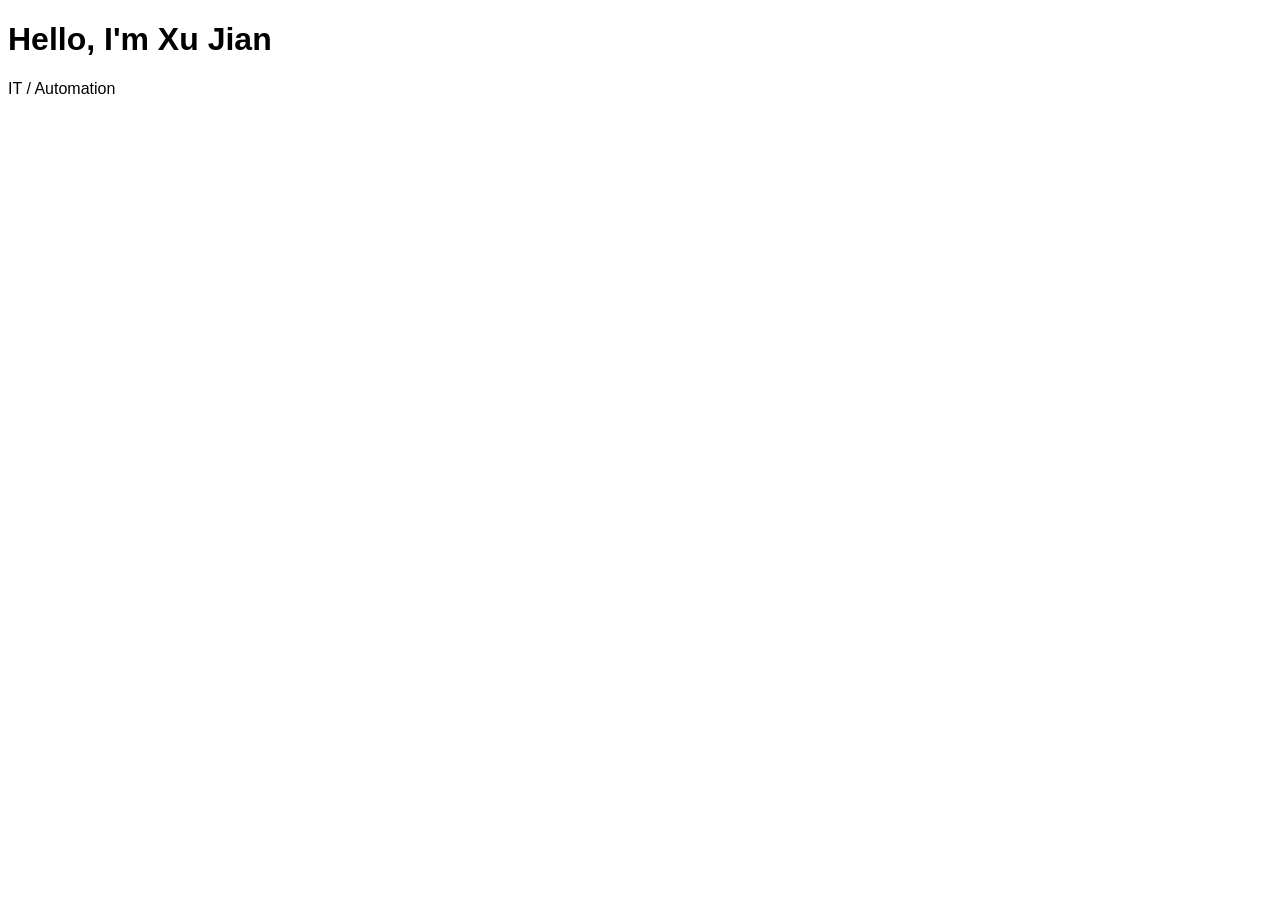
==== index.html @ 5aace0ef "添加根目录 index.html 用于自动语言重定向" ====
<!DOCTYPE html>
<html lang="zh-CN">
<head>
    <meta charset="UTF-8">
    <meta name="viewport" content="width=device-width, initial-scale=1.0">
    <title>徐健 | 个人网站</title>
    <script>
        // 根据浏览器语言自动重定向
        var lang = navigator.language || navigator.userLanguage;
        if (lang.startsWith('en')) {
            window.location.href = '/en/';
        } else {
            window.location.href = '/zh/';
        }
    </script>
</head>
<body>
    <p>正在加载... / Loading...</p>
</body>
</html>
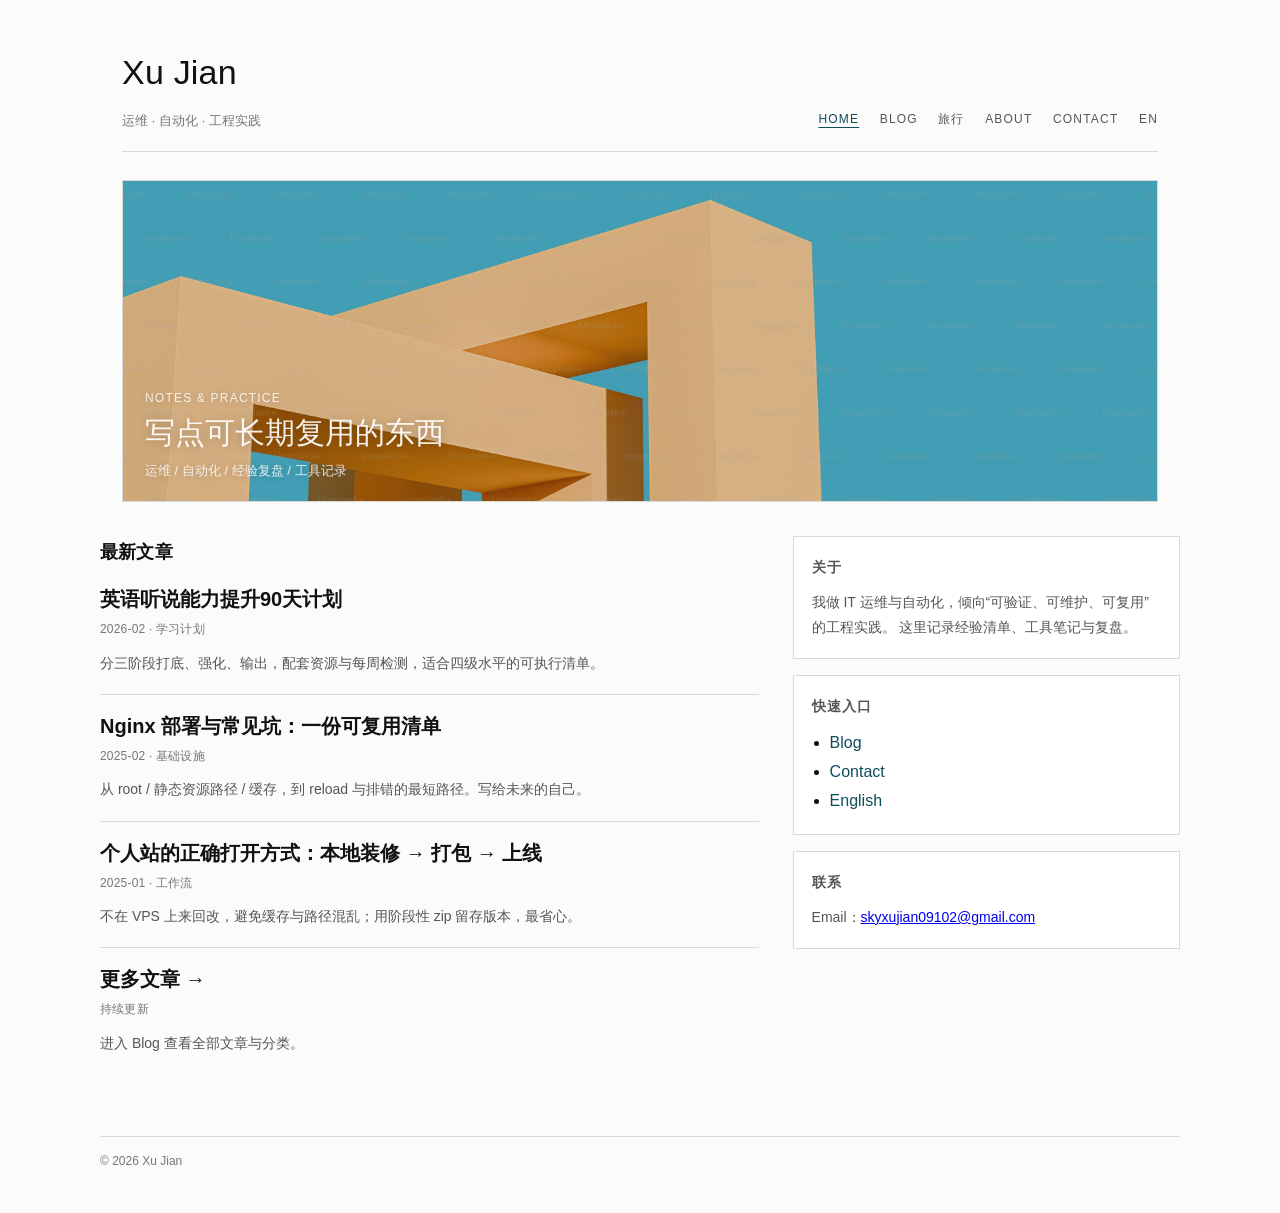
==== commit 79e53a72: "Update site: sync all content from webhall-site including blog, travel, and EN pages" ====
--- a/index.html
+++ b/index.html
@@ -1,20 +1,129 @@
 <!DOCTYPE html>
 <html lang="zh-CN">
 <head>
-    <meta charset="UTF-8">
-    <meta name="viewport" content="width=device-width, initial-scale=1.0">
-    <title>徐健 | 个人网站</title>
-    <script>
-        // 根据浏览器语言自动重定向
-        var lang = navigator.language || navigator.userLanguage;
-        if (lang.startsWith('en')) {
-            window.location.href = '/en/';
-        } else {
-            window.location.href = '/zh/';
-        }
-    </script>
+  <meta charset="UTF-8" />
+  <meta name="viewport" content="width=device-width, initial-scale=1" />
+  <title>徐键｜笔记与文章</title>
+
+  <meta name="description" content="徐键的个人网站：运维、自动化、工程实践与随笔。">
+  <meta name="author" content="Xu Jian">
+
+  <link rel="stylesheet" href="/assets/css/style.css" />
 </head>
+
 <body>
-    <p>正在加载... / Loading...</p>
+  <!-- 顶部页眉：纸张感 + 细线 -->
+  <header class="site-header">
+    <div class="container">
+      <div class="masthead">
+        <div class="brand">
+          <a href="/" class="brand-title">Xu Jian</a>
+          <div class="brand-sub">运维 · 自动化 · 工程实践</div>
+        </div>
+
+        <nav class="nav">
+          <a href="/" class="is-active">Home</a>
+          <a href="/blog/">Blog</a>
+          <a href="/travel/">旅行</a>
+          <a href="#about">About</a>
+          <a href="#contact">Contact</a>
+          <a href="/en/">EN</a>
+        </nav>
+      </div>
+
+      <div class="rule"></div>
+    </div>
+  </header>
+
+  <!-- 横幅：桌面/风景类插图 -->
+  <section class="banner">
+    <div class="container">
+      <div class="banner-frame">
+        <img src="/assets/img/banner.jpg" alt="Banner" loading="lazy">
+        <div class="banner-caption">
+          <div class="cap-top">Notes & Practice</div>
+          <div class="cap-title">写点可长期复用的东西</div>
+          <div class="cap-sub">运维 / 自动化 / 经验复盘 / 工具记录</div>
+        </div>
+      </div>
+    </div>
+  </section>
+
+  <!-- 主体：文章列表（第一屏进入阅读） -->
+  <main class="container main">
+    <div class="layout">
+      <!-- 左侧文章列表 -->
+      <section class="posts">
+        <h2 class="section-title">最新文章</h2>
+
+        <!-- 文章条目：你后面把链接改成真实文章即可 -->
+        <article class="post-item">
+          <h3><a href="/blog/posts/2026-02-english-study-plan.html">英语听说能力提升90天计划</a></h3>
+          <div class="post-meta">2026-02 · 学习计划</div>
+          <p class="post-excerpt">
+            分三阶段打底、强化、输出，配套资源与每周检测，适合四级水平的可执行清单。
+          </p>
+        </article>
+
+        <article class="post-item">
+          <h3><a href="/blog/posts/2025-02-nginx-notes.html">Nginx 部署与常见坑：一份可复用清单</a></h3>
+          <div class="post-meta">2025-02 · 基础设施</div>
+          <p class="post-excerpt">
+            从 root / 静态资源路径 / 缓存，到 reload 与排错的最短路径。写给未来的自己。
+          </p>
+        </article>
+
+        <article class="post-item">
+          <h3><a href="/blog/posts/2025-01-first-post.html">个人站的正确打开方式：本地装修 → 打包 → 上线</a></h3>
+          <div class="post-meta">2025-01 · 工作流</div>
+          <p class="post-excerpt">
+            不在 VPS 上来回改，避免缓存与路径混乱；用阶段性 zip 留存版本，最省心。
+          </p>
+        </article>
+
+        <article class="post-item">
+          <h3><a href="/blog/">更多文章 →</a></h3>
+          <div class="post-meta">持续更新</div>
+          <p class="post-excerpt">
+            进入 Blog 查看全部文章与分类。
+          </p>
+        </article>
+      </section>
+
+      <!-- 右侧栏（克制，不花哨） -->
+      <aside class="sidebar">
+        <div class="side-card">
+          <h3 class="side-title">关于</h3>
+          <p class="side-text" id="about">
+            我做 IT 运维与自动化，倾向“可验证、可维护、可复用”的工程实践。
+            这里记录经验清单、工具笔记与复盘。
+          </p>
+        </div>
+
+        <div class="side-card">
+          <h3 class="side-title">快速入口</h3>
+          <ul class="side-links">
+            <li><a href="/blog/">Blog</a></li>
+            <li><a href="#contact">Contact</a></li>
+            <li><a href="/en/">English</a></li>
+          </ul>
+        </div>
+
+        <div class="side-card" id="contact">
+          <h3 class="side-title">联系</h3>
+          <p class="side-text">
+            Email：<a href="mailto:skyxujian09102@gmail.com">skyxujian09102@gmail.com</a>
+          </p>
+        </div>
+      </aside>
+    </div>
+
+    <footer class="site-footer">
+      <div class="rule"></div>
+      <div class="footer-text">© 2026 Xu Jian</div>
+    </footer>
+  </main>
+
+  <script src="/assets/js/main.js"></script>
 </body>
 </html>
--- a/assets/css/style.css
+++ b/assets/css/style.css
@@ -0,0 +1,499 @@
+:root{
+  --paper:#fbfbfa;
+  --ink:#111;
+  --sub:#555;
+  --muted:#777;
+  --line:#d9d9d9;
+
+  --link:#0f4c5c;         /* 克制深青蓝：只做链接与强调 */
+  --link-hover:#0b3b47;
+
+  --max: 1080px;
+}
+
+*{box-sizing:border-box}
+html,body{margin:0;padding:0}
+body{
+  background: var(--paper);
+  color: var(--ink);
+  font-family: -apple-system,BlinkMacSystemFont,"Segoe UI","PingFang SC",Arial,sans-serif;
+  line-height: 1.8;
+  -webkit-font-smoothing: antialiased;
+  text-rendering: optimizeLegibility;
+}
+
+.container{
+  max-width: var(--max);
+  margin: 0 auto;
+  padding: 0 22px;
+}
+
+/* 顶部：纸张感 */
+.site-header{
+  padding: 42px 0 18px;
+}
+
+.masthead{
+  display:flex;
+  align-items:flex-end;
+  justify-content:space-between;
+  gap: 18px;
+  flex-wrap: wrap;
+}
+
+.brand-title{
+  font-size: 34px;
+  letter-spacing: .2px;
+  text-decoration:none;
+  color: var(--ink);
+}
+
+.brand-sub{
+  margin-top: 6px;
+  font-size: 13px;
+  color: var(--muted);
+}
+
+.nav a{
+  font-size: 12px;
+  letter-spacing: 1.2px;
+  text-transform: uppercase;
+  text-decoration:none;
+  color: var(--sub);
+  margin-left: 16px;
+}
+
+.nav a:hover{color: var(--link)}
+.nav a.is-active{color: var(--link); text-decoration: underline; text-underline-offset: 4px;}
+
+.rule{
+  height:1px;
+  background: var(--line);
+  margin-top: 18px;
+}
+
+/* 横幅：插图感，不抢戏 */
+.banner{
+  padding: 10px 0 26px;
+}
+
+.banner-frame{
+  position: relative;
+  border: 1px solid var(--line);
+  background: #fff;
+}
+
+.banner-frame img{
+  width:100%;
+  height: 320px;
+  object-fit: cover;
+  display:block;
+  filter: saturate(.95) contrast(.98);
+}
+
+/* 横幅文字：淡淡的，不做舞台 */
+.banner-caption{
+  position:absolute;
+  left: 22px;
+  bottom: 18px;
+  color: rgba(255,255,255,.92);
+  text-shadow: 0 1px 10px rgba(0,0,0,.25);
+  max-width: 70%;
+}
+
+.cap-top{
+  font-size: 12px;
+  letter-spacing: 1.2px;
+  text-transform: uppercase;
+  opacity: .9;
+}
+
+.cap-title{
+  margin-top: 6px;
+  font-size: 30px;
+  line-height: 1.2;
+  font-weight: 500;
+}
+
+.cap-sub{
+  margin-top: 8px;
+  font-size: 13px;
+  opacity: .9;
+}
+
+/* 主体布局 */
+.main{
+  padding: 8px 0 40px;
+}
+
+.layout{
+  display:grid;
+  grid-template-columns: 1.7fr 1fr;
+  gap: 34px;
+  align-items:start;
+}
+
+.section-title{
+  margin: 0 0 18px;
+  font-size: 18px;
+  font-weight: 600;
+  letter-spacing: .2px;
+}
+
+/* 文章列表：像杂志，不像卡片 */
+.post-item{
+  padding: 18px 0;
+  border-top: 1px solid var(--line);
+}
+
+.post-item:first-of-type{
+  border-top: 0;
+  padding-top: 0;
+}
+
+.post-item h3{
+  margin: 0;
+  font-size: 20px;
+  line-height: 1.35;
+  font-weight: 600;
+}
+
+.post-item a{
+  color: var(--ink);
+  text-decoration: none;
+}
+
+.post-item a:hover{
+  color: var(--link);
+  text-decoration: underline;
+  text-underline-offset: 4px;
+}
+
+.post-meta{
+  margin-top: 6px;
+  font-size: 12px;
+  color: var(--muted);
+  letter-spacing: .2px;
+}
+
+.post-excerpt{
+  margin: 10px 0 0;
+  color: var(--sub);
+  font-size: 14px;
+}
+
+/* 侧栏：克制的小纸块 */
+.side-card{
+  border: 1px solid var(--line);
+  padding: 18px 18px;
+  background: #fff;
+  margin-bottom: 16px;
+}
+
+.side-title{
+  margin: 0 0 10px;
+  font-size: 14px;
+  letter-spacing: 1px;
+  text-transform: uppercase;
+  color: var(--sub);
+}
+
+.side-text{
+  margin: 0;
+  font-size: 14px;
+  color: var(--sub);
+}
+
+.side-links{
+  margin: 0;
+  padding-left: 18px;
+}
+
+.side-links a{
+  color: var(--link);
+  text-decoration: none;
+}
+.side-links a:hover{
+  text-decoration: underline;
+  text-underline-offset: 4px;
+}
+
+/* Footer */
+.site-footer{
+  margin-top: 32px;
+  padding-top: 12px;
+}
+
+.footer-text{
+  margin-top: 14px;
+  font-size: 12px;
+  color: var(--muted);
+}
+
+/* 旅行相关样式 */
+
+/* 旅行分类导航 */
+.travel-categories{
+  margin-bottom: 24px;
+}
+
+.category-tabs{
+  display: flex;
+  gap: 12px;
+  margin-top: 12px;
+  padding-bottom: 12px;
+  border-bottom: 2px solid var(--line);
+}
+
+.cat-tab{
+  padding: 8px 18px;
+  font-size: 14px;
+  text-decoration: none;
+  color: var(--sub);
+  background: transparent;
+  border: 1px solid var(--line);
+  border-radius: 4px;
+  transition: all 0.2s ease;
+  cursor: pointer;
+}
+
+.cat-tab:hover{
+  color: var(--link);
+  border-color: var(--link);
+}
+
+.cat-tab.active{
+  color: #fff;
+  background: var(--link);
+  border-color: var(--link);
+}
+
+.travel-category{
+  animation: fadeIn 0.3s ease;
+}
+
+@keyframes fadeIn {
+  from { opacity: 0; transform: translateY(10px); }
+  to { opacity: 1; transform: translateY(0); }
+}
+
+/* 旅行文章预览图 */
+.travel-preview{
+  margin-top: 14px;
+  border: 1px solid var(--line);
+}
+
+.travel-preview img{
+  width: 100%;
+  height: auto;
+  display: block;
+  object-fit: cover;
+}
+
+/* 照片画廊区域 */
+.photo-gallery-section{
+  margin-top: 40px;
+  padding-top: 28px;
+  border-top: 1px solid var(--line);
+}
+
+.photo-gallery{
+  display: grid;
+  grid-template-columns: repeat(3, 1fr);
+  gap: 12px;
+  margin-top: 18px;
+}
+
+.photo-item{
+  position: relative;
+  overflow: hidden;
+  border: 1px solid var(--line);
+  background: #fff;
+  aspect-ratio: 4/3;
+}
+
+.photo-item img{
+  width: 100%;
+  height: 100%;
+  object-fit: cover;
+  display: block;
+  transition: transform 0.3s ease;
+}
+
+.photo-item:hover img{
+  transform: scale(1.05);
+}
+
+/* 文章详情页样式 */
+.post-content{
+  max-width: 780px;
+  margin: 0 auto;
+}
+
+.post-header{
+  padding-bottom: 24px;
+  border-bottom: 1px solid var(--line);
+  margin-bottom: 32px;
+}
+
+.post-title{
+  margin: 0;
+  font-size: 36px;
+  line-height: 1.3;
+  font-weight: 700;
+  color: var(--ink);
+}
+
+.post-body{
+  font-size: 16px;
+  line-height: 1.8;
+  color: var(--ink);
+}
+
+.post-body h2{
+  margin: 38px 0 16px;
+  font-size: 26px;
+  font-weight: 600;
+  color: var(--ink);
+}
+
+.post-body h3{
+  margin: 28px 0 12px;
+  font-size: 20px;
+  font-weight: 600;
+  color: var(--ink);
+}
+
+.post-body p{
+  margin: 16px 0;
+}
+
+.post-body ul, .post-body ol{
+  margin: 16px 0;
+  padding-left: 28px;
+}
+
+.post-body li{
+  margin: 8px 0;
+}
+
+.post-body blockquote{
+  margin: 24px 0;
+  padding: 16px 20px;
+  border-left: 4px solid var(--link);
+  background: #f9f9f9;
+  font-style: italic;
+  color: var(--sub);
+}
+
+.post-body blockquote p{
+  margin: 0;
+}
+
+/* 旅行照片网格 */
+.travel-photo-grid{
+  display: grid;
+  grid-template-columns: repeat(2, 1fr);
+  gap: 14px;
+  margin: 24px 0;
+}
+
+.travel-photo-grid.single{
+  grid-template-columns: 1fr;
+}
+
+.travel-photo-grid img{
+  width: 100%;
+  height: auto;
+  border: 1px solid var(--line);
+  display: block;
+}
+
+/* 视频容器 */
+.travel-video{
+  margin: 28px 0;
+  border: 1px solid var(--line);
+  background: #000;
+}
+
+.travel-video video{
+  width: 100%;
+  height: auto;
+  display: block;
+}
+
+.video-caption{
+  margin: 0;
+  padding: 10px 14px;
+  font-size: 13px;
+  color: var(--muted);
+  background: var(--paper);
+  text-align: center;
+}
+
+/* 文章底部 */
+.post-footer{
+  margin-top: 48px;
+  padding-top: 24px;
+  border-top: 1px solid var(--line);
+}
+
+.post-tags{
+  margin-bottom: 20px;
+}
+
+.tag{
+  display: inline-block;
+  padding: 4px 12px;
+  margin-right: 8px;
+  margin-bottom: 8px;
+  font-size: 12px;
+  color: var(--link);
+  background: #f0f0f0;
+  border-radius: 3px;
+  text-transform: uppercase;
+  letter-spacing: 0.5px;
+}
+
+.btn-back{
+  display: inline-block;
+  padding: 8px 16px;
+  font-size: 14px;
+  color: var(--link);
+  text-decoration: none;
+  border: 1px solid var(--link);
+  border-radius: 3px;
+  transition: all 0.2s ease;
+}
+
+.btn-back:hover{
+  background: var(--link);
+  color: #fff;
+}
+
+/* 响应式 */
+@media (max-width: 900px){
+  .banner-frame img{height: 260px;}
+  .layout{grid-template-columns: 1fr; gap: 18px;}
+  .nav a{margin-left: 12px;}
+  
+  .photo-gallery{
+    grid-template-columns: repeat(2, 1fr);
+  }
+  
+  .travel-photo-grid{
+    grid-template-columns: 1fr;
+  }
+  
+  .post-title{
+    font-size: 28px;
+  }
+  
+  .post-body{
+    font-size: 15px;
+  }
+  
+  .post-body h2{
+    font-size: 22px;
+  }
+}
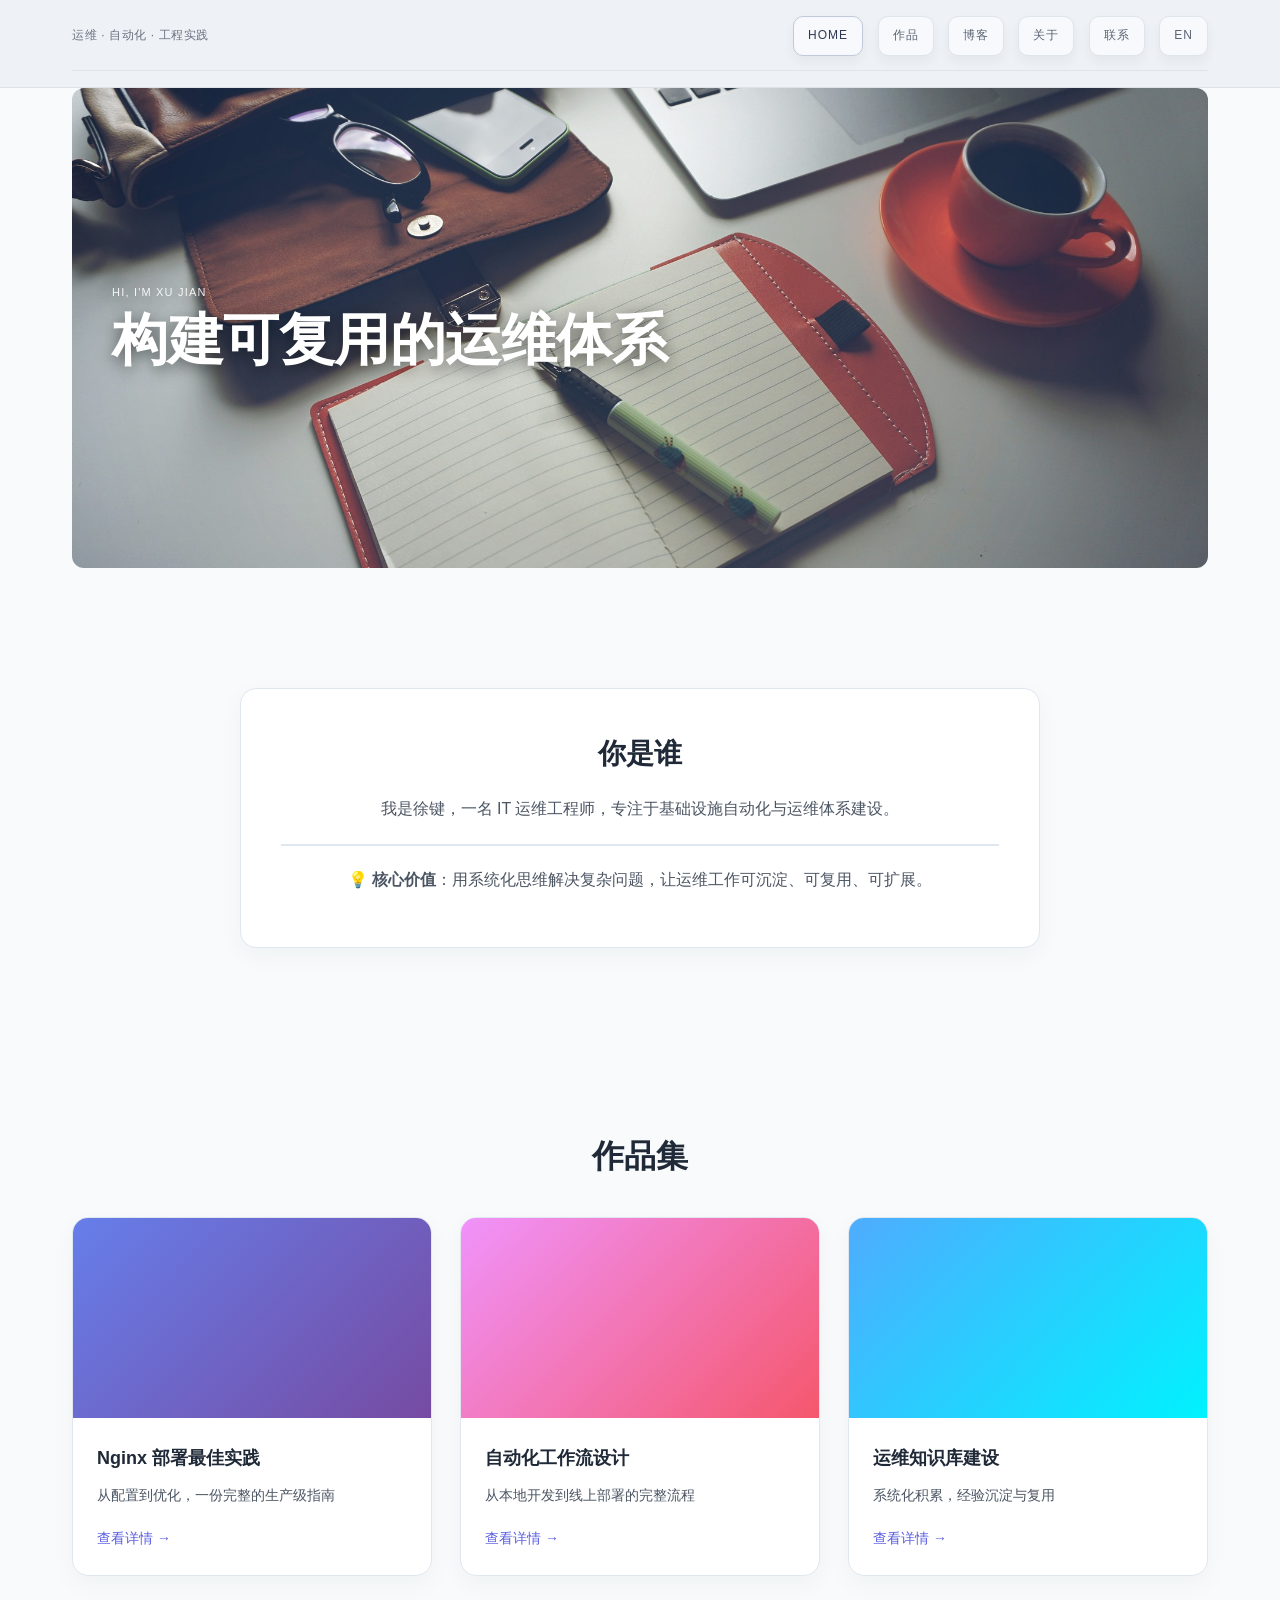
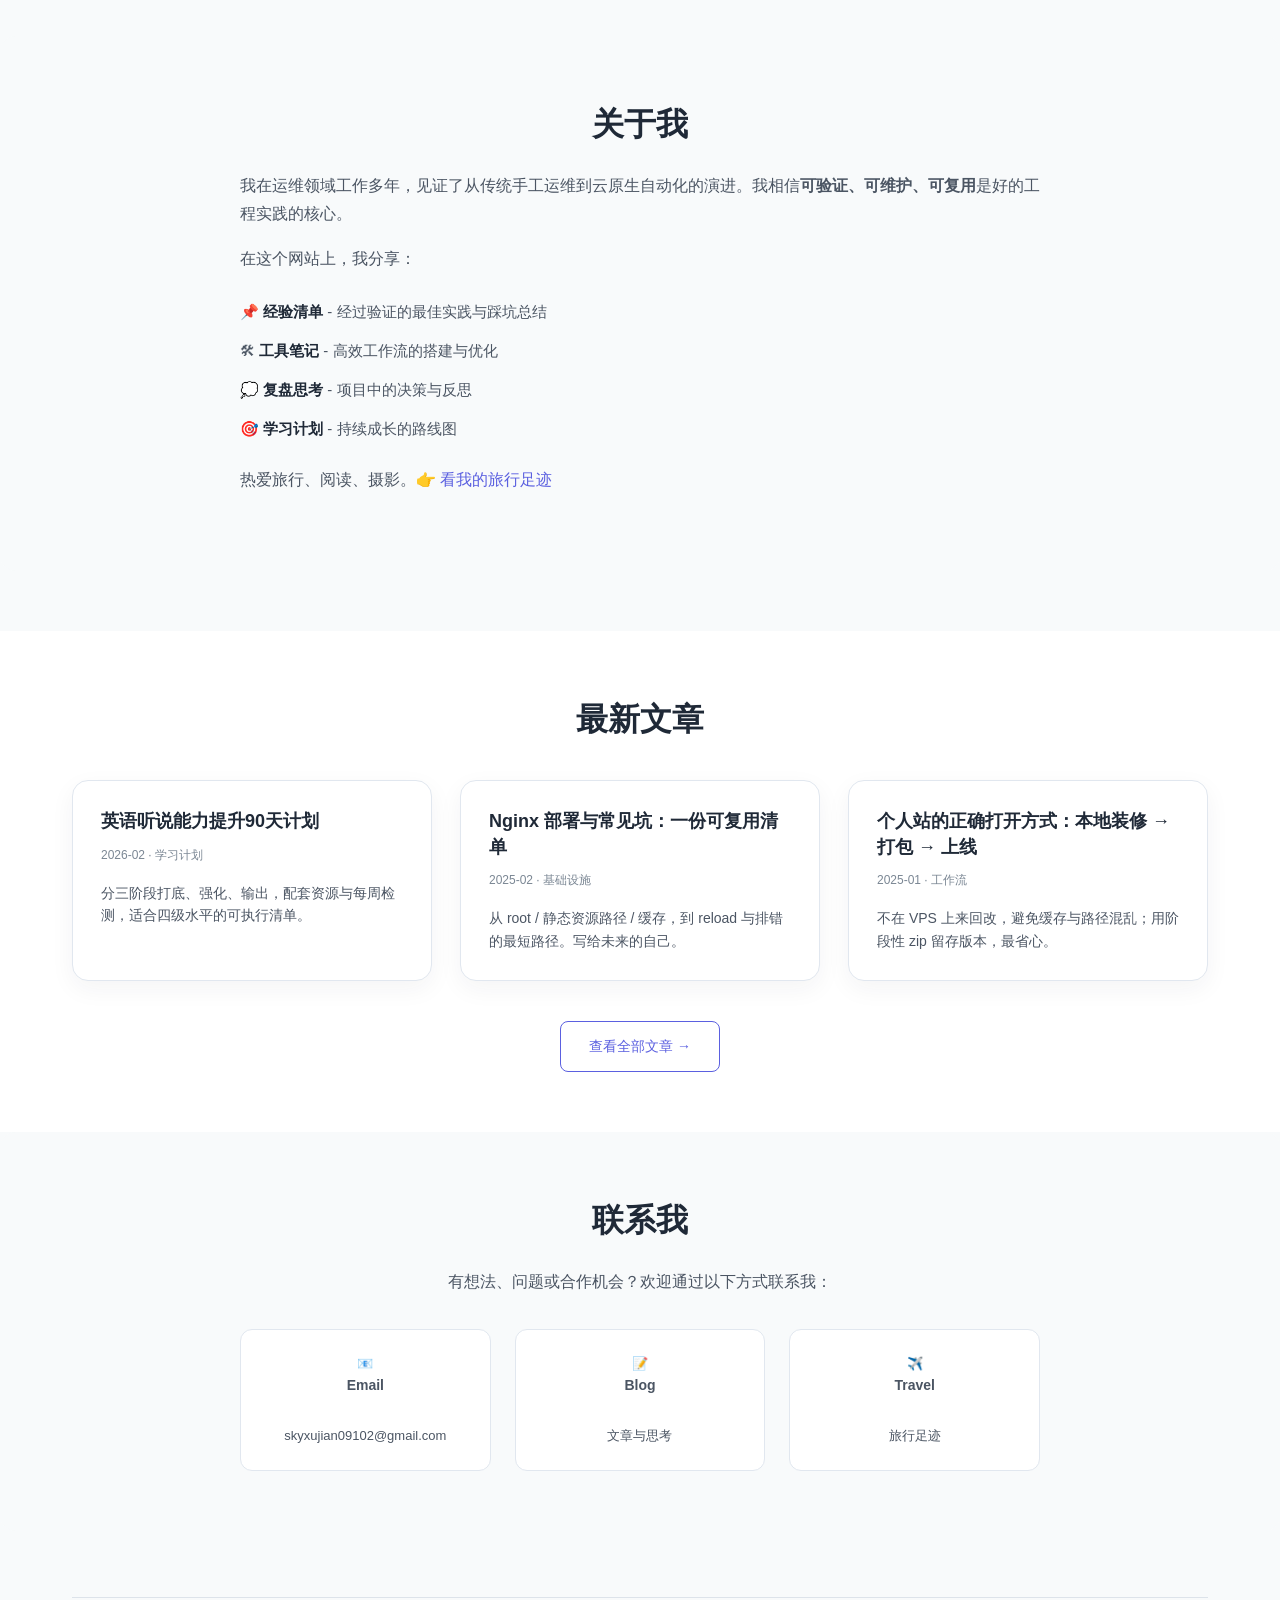
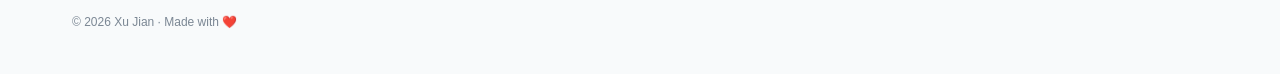
==== commit 2d62c1de: "Update personal site with new content" ====
--- a/index.html
+++ b/index.html
@@ -3,30 +3,29 @@
 <head>
   <meta charset="UTF-8" />
   <meta name="viewport" content="width=device-width, initial-scale=1" />
-  <title>徐键｜笔记与文章</title>
+  <title>徐键｜运维工程师</title>
 
-  <meta name="description" content="徐键的个人网站：运维、自动化、工程实践与随笔。">
+  <meta name="description" content="徐键 - IT 运维工程师，分享可复用的工程实践、自动化方案与经验沉淀。">
   <meta name="author" content="Xu Jian">
 
   <link rel="stylesheet" href="/assets/css/style.css" />
 </head>
 
 <body>
-  <!-- 顶部页眉：纸张感 + 细线 -->
+  <!-- 顶部页眉 -->
   <header class="site-header">
     <div class="container">
       <div class="masthead">
         <div class="brand">
-          <a href="/" class="brand-title">Xu Jian</a>
           <div class="brand-sub">运维 · 自动化 · 工程实践</div>
         </div>
 
         <nav class="nav">
           <a href="/" class="is-active">Home</a>
-          <a href="/blog/">Blog</a>
-          <a href="/travel/">旅行</a>
-          <a href="#about">About</a>
-          <a href="#contact">Contact</a>
+          <a href="#portfolio">作品</a>
+          <a href="#blog">博客</a>
+          <a href="#about">关于</a>
+          <a href="#contact">联系</a>
           <a href="/en/">EN</a>
         </nav>
       </div>
@@ -35,92 +34,142 @@
     </div>
   </header>
 
-  <!-- 横幅：桌面/风景类插图 -->
+  <!-- 主页英雄区 -->
   <section class="banner">
     <div class="container">
-      <div class="banner-frame">
-        <img src="/assets/img/banner.jpg" alt="Banner" loading="lazy">
-        <div class="banner-caption">
-          <div class="cap-top">Notes & Practice</div>
-          <div class="cap-title">写点可长期复用的东西</div>
-          <div class="cap-sub">运维 / 自动化 / 经验复盘 / 工具记录</div>
+      <div class="hero-panel">
+        <div class="hero-text">
+          <div class="hero-kicker">Hi, I'm Xu Jian</div>
+          <h1 class="hero-title">构建可复用的运维体系</h1>
+          <p class="hero-sub">让基础设施自动化、高效、可维护</p>
+        </div>
+        <div class="hero-banner-img">
+          <img src="/assets/img/beijing.jpg" alt="Banner" loading="lazy">
         </div>
       </div>
     </div>
   </section>
 
-  <!-- 主体：文章列表（第一屏进入阅读） -->
-  <main class="container main">
-    <div class="layout">
-      <!-- 左侧文章列表 -->
-      <section class="posts">
+  <!-- 主体 -->
+  <main class="main">
+    <!-- 1. 核心价值 -->
+    <section class="value-section">
+      <div class="container">
+        <div class="value-card">
+          <h2>你是谁</h2>
+          <p>我是徐键，一名 IT 运维工程师，专注于基础设施自动化与运维体系建设。</p>
+          <p class="value-core">💡 <strong>核心价值</strong>：用系统化思维解决复杂问题，让运维工作可沉淀、可复用、可扩展。</p>
+        </div>
+      </div>
+    </section>
+
+    <!-- 2. 作品集 -->
+    <section class="portfolio-section" id="portfolio">
+      <div class="container">
+        <h2 class="section-title">作品集</h2>
+        <div class="portfolio-grid">
+          <div class="portfolio-item">
+            <div class="portfolio-img" style="background: linear-gradient(135deg, #667eea 0%, #764ba2 100%);"></div>
+            <h3>Nginx 部署最佳实践</h3>
+            <p>从配置到优化，一份完整的生产级指南</p>
+            <a href="/blog/posts/2025-02-nginx-notes.html" class="portfolio-link">查看详情 →</a>
+          </div>
+          <div class="portfolio-item">
+            <div class="portfolio-img" style="background: linear-gradient(135deg, #f093fb 0%, #f5576c 100%);"></div>
+            <h3>自动化工作流设计</h3>
+            <p>从本地开发到线上部署的完整流程</p>
+            <a href="/blog/posts/2025-01-first-post.html" class="portfolio-link">查看详情 →</a>
+          </div>
+          <div class="portfolio-item">
+            <div class="portfolio-img" style="background: linear-gradient(135deg, #4facfe 0%, #00f2fe 100%);"></div>
+            <h3>运维知识库建设</h3>
+            <p>系统化积累，经验沉淀与复用</p>
+            <a href="/blog/" class="portfolio-link">查看详情 →</a>
+          </div>
+        </div>
+      </div>
+    </section>
+
+    <!-- 3. 关于我 -->
+    <section class="about-section" id="about">
+      <div class="container">
+        <h2 class="section-title">关于我</h2>
+        <div class="about-content">
+          <p>我在运维领域工作多年，见证了从传统手工运维到云原生自动化的演进。我相信<strong>可验证、可维护、可复用</strong>是好的工程实践的核心。</p>
+          <p>在这个网站上，我分享：</p>
+          <ul class="about-list">
+            <li>📌 <strong>经验清单</strong> - 经过验证的最佳实践与踩坑总结</li>
+            <li>🛠 <strong>工具笔记</strong> - 高效工作流的搭建与优化</li>
+            <li>💭 <strong>复盘思考</strong> - 项目中的决策与反思</li>
+            <li>🎯 <strong>学习计划</strong> - 持续成长的路线图</li>
+          </ul>
+          <p>热爱旅行、阅读、摄影。<a href="/travel/">👉 看我的旅行足迹</a></p>
+        </div>
+      </div>
+    </section>
+
+    <!-- 4. 博客 -->
+    <section class="blog-section" id="blog">
+      <div class="container">
         <h2 class="section-title">最新文章</h2>
+        <div class="posts-grid">
+          <article class="post-card">
+            <h3><a href="/blog/posts/2026-02-english-study-plan.html">英语听说能力提升90天计划</a></h3>
+            <div class="post-meta">2026-02 · 学习计划</div>
+            <p class="post-excerpt">
+              分三阶段打底、强化、输出，配套资源与每周检测，适合四级水平的可执行清单。
+            </p>
+          </article>
 
-        <!-- 文章条目：你后面把链接改成真实文章即可 -->
-        <article class="post-item">
-          <h3><a href="/blog/posts/2026-02-english-study-plan.html">英语听说能力提升90天计划</a></h3>
-          <div class="post-meta">2026-02 · 学习计划</div>
-          <p class="post-excerpt">
-            分三阶段打底、强化、输出，配套资源与每周检测，适合四级水平的可执行清单。
-          </p>
-        </article>
+          <article class="post-card">
+            <h3><a href="/blog/posts/2025-02-nginx-notes.html">Nginx 部署与常见坑：一份可复用清单</a></h3>
+            <div class="post-meta">2025-02 · 基础设施</div>
+            <p class="post-excerpt">
+              从 root / 静态资源路径 / 缓存，到 reload 与排错的最短路径。写给未来的自己。
+            </p>
+          </article>
 
-        <article class="post-item">
-          <h3><a href="/blog/posts/2025-02-nginx-notes.html">Nginx 部署与常见坑：一份可复用清单</a></h3>
-          <div class="post-meta">2025-02 · 基础设施</div>
-          <p class="post-excerpt">
-            从 root / 静态资源路径 / 缓存，到 reload 与排错的最短路径。写给未来的自己。
-          </p>
-        </article>
+          <article class="post-card">
+            <h3><a href="/blog/posts/2025-01-first-post.html">个人站的正确打开方式：本地装修 → 打包 → 上线</a></h3>
+            <div class="post-meta">2025-01 · 工作流</div>
+            <p class="post-excerpt">
+              不在 VPS 上来回改，避免缓存与路径混乱；用阶段性 zip 留存版本，最省心。
+            </p>
+          </article>
+        </div>
+        <div class="view-all">
+          <a href="/blog/">查看全部文章 →</a>
+        </div>
+      </div>
+    </section>
 
-        <article class="post-item">
-          <h3><a href="/blog/posts/2025-01-first-post.html">个人站的正确打开方式：本地装修 → 打包 → 上线</a></h3>
-          <div class="post-meta">2025-01 · 工作流</div>
-          <p class="post-excerpt">
-            不在 VPS 上来回改，避免缓存与路径混乱；用阶段性 zip 留存版本，最省心。
-          </p>
-        </article>
+    <!-- 5. 联系方式 -->
+    <section class="contact-section" id="contact">
+      <div class="container">
+        <h2 class="section-title">联系我</h2>
+        <div class="contact-content">
+          <p>有想法、问题或合作机会？欢迎通过以下方式联系我：</p>
+          <div class="contact-methods">
+            <a href="mailto:skyxujian09102@gmail.com" class="contact-item">
+              📧 <span>Email</span><br>skyxujian09102@gmail.com
+            </a>
+            <a href="/blog/" class="contact-item">
+              📝 <span>Blog</span><br>文章与思考
+            </a>
+            <a href="/travel/" class="contact-item">
+              ✈️ <span>Travel</span><br>旅行足迹
+            </a>
+          </div>
+        </div>
+      </div>
+    </section>
 
-        <article class="post-item">
-          <h3><a href="/blog/">更多文章 →</a></h3>
-          <div class="post-meta">持续更新</div>
-          <p class="post-excerpt">
-            进入 Blog 查看全部文章与分类。
-          </p>
-        </article>
-      </section>
-
-      <!-- 右侧栏（克制，不花哨） -->
-      <aside class="sidebar">
-        <div class="side-card">
-          <h3 class="side-title">关于</h3>
-          <p class="side-text" id="about">
-            我做 IT 运维与自动化，倾向“可验证、可维护、可复用”的工程实践。
-            这里记录经验清单、工具笔记与复盘。
-          </p>
-        </div>
-
-        <div class="side-card">
-          <h3 class="side-title">快速入口</h3>
-          <ul class="side-links">
-            <li><a href="/blog/">Blog</a></li>
-            <li><a href="#contact">Contact</a></li>
-            <li><a href="/en/">English</a></li>
-          </ul>
-        </div>
-
-        <div class="side-card" id="contact">
-          <h3 class="side-title">联系</h3>
-          <p class="side-text">
-            Email：<a href="mailto:skyxujian09102@gmail.com">skyxujian09102@gmail.com</a>
-          </p>
-        </div>
-      </aside>
-    </div>
-
+    <!-- Footer -->
     <footer class="site-footer">
-      <div class="rule"></div>
-      <div class="footer-text">© 2026 Xu Jian</div>
+      <div class="container">
+        <div class="rule"></div>
+        <div class="footer-text">© 2026 Xu Jian · Made with ❤️</div>
+      </div>
     </footer>
   </main>
 
--- a/assets/css/style.css
+++ b/assets/css/style.css
@@ -1,22 +1,30 @@
 :root{
-  --paper:#fbfbfa;
-  --ink:#111;
-  --sub:#555;
-  --muted:#777;
-  --line:#d9d9d9;
-
-  --link:#0f4c5c;         /* 克制深青蓝：只做链接与强调 */
-  --link-hover:#0b3b47;
-
-  --max: 1080px;
+  /* 色彩方案 60-30-10 */
+  --paper:#ffffff;        /* 60% 主色 - 白色背景 */
+  --bg-light:#f8fafb;     /* 60% 主色 - 浅灰背景 */
+  --bg-dark:#1f2937;      /* 备用深灰 */
+  
+  --ink:#1f2937;          /* 正文深色 */
+  --sub:#4b5563;          /* 次要文本 */
+  --muted:#7b8794;        /* 淡化文本 */
+  --line:#e1e7ef;         /* 分割线 */
+
+  --link:#5b60e0;         /* 10% 强调色 - 紫色 */
+  --link-hover:#4a4fcb;
+
+  --max: 1180px;
+  
+  /* 字体：只用2种 */
+  --font-display: 'Segoe UI', 'PingFang SC', -apple-system, BlinkMacSystemFont, sans-serif;
+  --font-body: -apple-system, BlinkMacSystemFont, 'Segoe UI', 'PingFang SC', sans-serif;
 }
 
 *{box-sizing:border-box}
 html,body{margin:0;padding:0}
 body{
-  background: var(--paper);
-  color: var(--ink);
-  font-family: -apple-system,BlinkMacSystemFont,"Segoe UI","PingFang SC",Arial,sans-serif;
+  background: var(--bg-light);
+  color: var(--ink);
+  font-family: var(--font-body);
   line-height: 1.8;
   -webkit-font-smoothing: antialiased;
   text-rendering: optimizeLegibility;
@@ -28,14 +36,16 @@
   padding: 0 22px;
 }
 
-/* 顶部：纸张感 */
+/* 顶部：轻质导航条 */
 .site-header{
-  padding: 42px 0 18px;
+  padding: 16px 0 16px;
+  background: #eef1f5;
+  border-bottom: 1px solid #dde3ea;
 }
 
 .masthead{
   display:flex;
-  align-items:flex-end;
+  align-items:center;
   justify-content:space-between;
   gap: 18px;
   flex-wrap: wrap;
@@ -49,174 +59,402 @@
 }
 
 .brand-sub{
-  margin-top: 6px;
-  font-size: 13px;
-  color: var(--muted);
+  margin-top: 0;
+  font-size: 12px;
+  color: #6b7280;
+  letter-spacing: .6px;
 }
 
 .nav a{
   font-size: 12px;
+  letter-spacing: 1px;
+  text-transform: uppercase;
+  text-decoration:none;
+  color: #5a6473;
+  margin-left: 10px;
+  padding: 8px 14px;
+  background: #f7f9fc;
+  border: 1px solid #dfe5ec;
+  border-radius: 10px;
+  display: inline-flex;
+  align-items: center;
+  justify-content: center;
+  box-shadow: 0 6px 12px rgba(31,41,55,.05);
+}
+
+.nav a:hover{color: #2f3a52; border-color: #cdd6e1;}
+.nav a.is-active{color: #2f3a52; border-color: #bfcbd9;}
+
+.rule{
+  height:1px;
+  background: #dde3ea;
+  margin-top: 14px;
+}
+
+/* 横幅：全宽长条 1920x80 */
+.banner{
+  padding: 0 0 20px;
+}
+
+.hero-panel{
+  position: relative;
+  width: 100%;
+  height: 480px;
+  border-radius: 12px;
+  overflow: hidden;
+}
+
+.hero-text{
+  position: absolute;
+  left: 40px;
+  top: 50%;
+  transform: translateY(-50%);
+  max-width: 600px;
+  color: #fff;
+  text-shadow: 0 4px 16px rgba(0,0,0,.5);
+  z-index: 10;
+  margin: 0;
+}
+
+.hero-kicker{
+  font-size: 11px;
   letter-spacing: 1.2px;
   text-transform: uppercase;
-  text-decoration:none;
-  color: var(--sub);
-  margin-left: 16px;
-}
-
-.nav a:hover{color: var(--link)}
-.nav a.is-active{color: var(--link); text-decoration: underline; text-underline-offset: 4px;}
-
-.rule{
-  height:1px;
-  background: var(--line);
-  margin-top: 18px;
-}
-
-/* 横幅：插图感，不抢戏 */
-.banner{
-  padding: 10px 0 26px;
-}
-
-.banner-frame{
-  position: relative;
-  border: 1px solid var(--line);
-  background: #fff;
-}
-
-.banner-frame img{
-  width:100%;
-  height: 320px;
+  color: rgba(255,255,255,.9);
+  margin: 0;
+}
+
+.hero-title{
+  margin: 4px 0 0;
+  font-size: 56px;
+  line-height: 1.2;
+  font-weight: 600;
+  color: #fff;
+  font-family: var(--font-display);
+  letter-spacing: -0.5px;
+}
+
+.hero-sub{
+  display: none;
+}
+
+.hero-btn{
+  display: none;
+}
+
+.hero-banner-img{
+  position: absolute;
+  top: 0;
+  left: 0;
+  width: 100%;
+  height: 100%;
+}
+
+.hero-banner-img img{
+  width: 100%;
+  height: 100%;
   object-fit: cover;
-  display:block;
-  filter: saturate(.95) contrast(.98);
-}
-
-/* 横幅文字：淡淡的，不做舞台 */
-.banner-caption{
-  position:absolute;
-  left: 22px;
-  bottom: 18px;
-  color: rgba(255,255,255,.92);
-  text-shadow: 0 1px 10px rgba(0,0,0,.25);
-  max-width: 70%;
-}
-
-.cap-top{
-  font-size: 12px;
-  letter-spacing: 1.2px;
-  text-transform: uppercase;
-  opacity: .9;
-}
-
-.cap-title{
-  margin-top: 6px;
-  font-size: 30px;
-  line-height: 1.2;
-  font-weight: 500;
-}
-
-.cap-sub{
-  margin-top: 8px;
-  font-size: 13px;
-  opacity: .9;
+  display: block;
 }
 
 /* 主体布局 */
 .main{
-  padding: 8px 0 40px;
-}
-
-.layout{
-  display:grid;
-  grid-template-columns: 1.7fr 1fr;
-  gap: 34px;
-  align-items:start;
-}
-
+  padding: 40px 0;
+}
+
+/* 1. 核心价值卡片 */
+.value-section{
+  padding: 60px 0;
+  background: var(--bg-light);
+  border-radius: 16px;
+  margin-bottom: 60px;
+}
+
+.value-card{
+  background: var(--paper);
+  padding: 40px;
+  border-radius: 16px;
+  border: 1px solid var(--line);
+  text-align: center;
+  max-width: 800px;
+  margin: 0 auto;
+  box-shadow: 0 8px 24px rgba(31,41,55,.04);
+}
+
+.value-card h2{
+  font-size: 28px;
+  margin: 0 0 16px;
+  color: var(--ink);
+}
+
+.value-card p{
+  font-size: 16px;
+  line-height: 1.8;
+  color: var(--sub);
+  margin: 12px 0;
+}
+
+.value-core{
+  font-size: 18px;
+  color: var(--link);
+  font-weight: 500;
+  margin-top: 20px !important;
+  padding-top: 20px;
+  border-top: 2px solid #e1e7ef;
+}
+
+/* 2. 作品集 */
+.portfolio-section{
+  padding: 60px 0;
+}
+
+.portfolio-grid{
+  display: grid;
+  grid-template-columns: repeat(3, 1fr);
+  gap: 28px;
+  margin-top: 32px;
+}
+
+.portfolio-item{
+  background: var(--paper);
+  border: 1px solid var(--line);
+  border-radius: 16px;
+  overflow: hidden;
+  box-shadow: 0 8px 24px rgba(31,41,55,.04);
+  transition: all 0.3s ease;
+}
+
+.portfolio-item:hover{
+  transform: translateY(-4px);
+  box-shadow: 0 20px 36px rgba(31,41,55,.12);
+}
+
+.portfolio-img{
+  width: 100%;
+  height: 200px;
+  display: block;
+}
+
+.portfolio-item h3{
+  margin: 0;
+  padding: 24px 24px 8px;
+  font-size: 18px;
+  font-weight: 600;
+  color: var(--ink);
+}
+
+.portfolio-item p{
+  padding: 0 24px;
+  font-size: 14px;
+  color: var(--sub);
+  margin: 0 0 16px;
+}
+
+.portfolio-link{
+  display: inline-block;
+  padding: 0 24px 24px;
+  color: var(--link);
+  text-decoration: none;
+  font-size: 14px;
+  font-weight: 500;
+}
+
+.portfolio-link:hover{
+  text-decoration: underline;
+}
+
+/* 3. 关于我 */
+.about-section{
+  padding: 60px 0;
+  background: var(--bg-light);
+  border-radius: 16px;
+  margin-bottom: 60px;
+}
+
+.about-content{
+  max-width: 800px;
+  margin: 0 auto;
+}
+
+.about-content p{
+  font-size: 16px;
+  line-height: 1.8;
+  color: var(--sub);
+  margin: 16px 0;
+}
+
+.about-list{
+  list-style: none;
+  padding: 0;
+  margin: 24px 0;
+}
+
+.about-list li{
+  font-size: 15px;
+  color: var(--sub);
+  margin: 12px 0;
+  padding-left: 0;
+}
+
+.about-list strong{
+  color: var(--ink);
+}
+
+.about-content a{
+  color: var(--link);
+  text-decoration: none;
+}
+
+.about-content a:hover{
+  text-decoration: underline;
+}
+
+/* 4. 博客文章网格 */
+.blog-section{
+  padding: 60px 0;
+  background: var(--paper);
+}
+
+.posts-grid{
+  display: grid;
+  grid-template-columns: repeat(3, 1fr);
+  gap: 28px;
+  margin-top: 32px;
+}
+
+.post-card{
+  background: var(--paper);
+  border: 1px solid var(--line);
+  padding: 28px;
+  border-radius: 16px;
+  box-shadow: 0 8px 24px rgba(31,41,55,.05);
+  transition: all 0.3s ease;
+}
+
+.post-card:hover{
+  transform: translateY(-4px);
+  box-shadow: 0 20px 36px rgba(31,41,55,.12);
+}
+
+.post-card h3{
+  margin: 0;
+  font-size: 18px;
+  line-height: 1.4;
+  color: var(--ink);
+}
+
+.post-card a{
+  color: var(--ink);
+  text-decoration: none;
+}
+
+.post-card a:hover{
+  color: var(--link);
+}
+
+.post-card .post-meta{
+  margin: 10px 0 16px;
+  font-size: 12px;
+  color: var(--muted);
+}
+
+.post-card .post-excerpt{
+  font-size: 14px;
+  color: var(--sub);
+  line-height: 1.6;
+  margin: 0;
+}
+
+.view-all{
+  text-align: center;
+  margin-top: 40px;
+}
+
+.view-all a{
+  display: inline-block;
+  padding: 12px 28px;
+  font-size: 14px;
+  color: var(--link);
+  border: 1px solid var(--link);
+  border-radius: 8px;
+  text-decoration: none;
+  transition: all 0.3s ease;
+}
+
+.view-all a:hover{
+  background: var(--link);
+  color: #fff;
+}
+
+/* 5. 联系方式 */
+.contact-section{
+  padding: 60px 0;
+  background: var(--bg-light);
+  border-radius: 16px;
+  margin-bottom: 40px;
+}
+
+.contact-content{
+  max-width: 800px;
+  margin: 0 auto;
+  text-align: center;
+}
+
+.contact-content p{
+  font-size: 16px;
+  color: var(--sub);
+  margin: 0 0 32px;
+}
+
+.contact-methods{
+  display: grid;
+  grid-template-columns: repeat(3, 1fr);
+  gap: 24px;
+  margin-top: 32px;
+}
+
+.contact-item{
+  display: block;
+  padding: 24px;
+  background: var(--paper);
+  border: 1px solid var(--line);
+  border-radius: 12px;
+  color: var(--sub);
+  text-decoration: none;
+  transition: all 0.3s ease;
+  font-size: 13px;
+  line-height: 1.6;
+}
+
+.contact-item:hover{
+  border-color: var(--link);
+  color: var(--link);
+  box-shadow: 0 8px 20px rgba(91,96,224,.12);
+}
+
+.contact-item span{
+  font-weight: 600;
+  display: block;
+  margin-bottom: 8px;
+  font-size: 14px;
+}
+
+/* 通用样式 */
 .section-title{
   margin: 0 0 18px;
-  font-size: 18px;
+  font-size: 32px;
   font-weight: 600;
   letter-spacing: .2px;
-}
-
-/* 文章列表：像杂志，不像卡片 */
-.post-item{
-  padding: 18px 0;
-  border-top: 1px solid var(--line);
-}
-
-.post-item:first-of-type{
-  border-top: 0;
-  padding-top: 0;
-}
-
-.post-item h3{
-  margin: 0;
-  font-size: 20px;
-  line-height: 1.35;
-  font-weight: 600;
-}
-
-.post-item a{
-  color: var(--ink);
-  text-decoration: none;
-}
-
-.post-item a:hover{
-  color: var(--link);
-  text-decoration: underline;
-  text-underline-offset: 4px;
-}
-
-.post-meta{
-  margin-top: 6px;
-  font-size: 12px;
-  color: var(--muted);
-  letter-spacing: .2px;
-}
-
-.post-excerpt{
-  margin: 10px 0 0;
-  color: var(--sub);
-  font-size: 14px;
-}
-
-/* 侧栏：克制的小纸块 */
-.side-card{
-  border: 1px solid var(--line);
-  padding: 18px 18px;
-  background: #fff;
-  margin-bottom: 16px;
-}
-
-.side-title{
-  margin: 0 0 10px;
-  font-size: 14px;
-  letter-spacing: 1px;
-  text-transform: uppercase;
-  color: var(--sub);
-}
-
-.side-text{
-  margin: 0;
-  font-size: 14px;
-  color: var(--sub);
-}
-
-.side-links{
-  margin: 0;
-  padding-left: 18px;
-}
-
-.side-links a{
-  color: var(--link);
-  text-decoration: none;
-}
-.side-links a:hover{
-  text-decoration: underline;
-  text-underline-offset: 4px;
-}
+  text-align: center;
+  color: var(--ink);
+  font-family: var(--font-display);
+}
+
+h1, h2, h3, h4, h5, h6{
+  font-family: var(--font-display);
+}
+
+
 
 /* Footer */
 .site-footer{
@@ -472,28 +710,97 @@
 }
 
 /* 响应式 */
-@media (max-width: 900px){
-  .banner-frame img{height: 260px;}
-  .layout{grid-template-columns: 1fr; gap: 18px;}
-  .nav a{margin-left: 12px;}
-  
-  .photo-gallery{
+@media (max-width: 1024px){
+  .container{
+    padding: 0 20px;
+  }
+  
+  .portfolio-grid, .posts-grid, .contact-methods{
     grid-template-columns: repeat(2, 1fr);
   }
   
-  .travel-photo-grid{
+  .hero-title{font-size: 44px;}
+}
+
+@media (max-width: 768px){
+  .hero-panel{height: 280px;}
+  .hero-text{left: 20px;}
+  .hero-title{font-size: 32px; letter-spacing: 0;}
+  .hero-kicker{font-size: 10px;}
+  .hero-sub{font-size: 14px;}
+  
+  .section-title{font-size: 24px;}
+  
+  .portfolio-grid, .posts-grid{
     grid-template-columns: 1fr;
   }
   
-  .post-title{
-    font-size: 28px;
-  }
-  
-  .post-body{
-    font-size: 15px;
-  }
-  
-  .post-body h2{
-    font-size: 22px;
-  }
-}
+  .contact-methods{
+    grid-template-columns: 1fr;
+  }
+  
+  .value-card{
+    padding: 24px;
+  }
+  
+  .portfolio-img{
+    height: 160px;
+  }
+  
+  .value-section, .about-section, .contact-section{
+    padding: 40px 0;
+  }
+  
+  .nav a{
+    font-size: 11px;
+    padding: 6px 10px;
+    margin-left: 6px;
+  }
+}
+
+@media (max-width: 480px){
+  .container{
+    padding: 0 16px;
+  }
+  
+  .hero-panel{height: 220px;}
+  .hero-text{
+    left: 16px;
+    max-width: 90%;
+  }
+  
+  .hero-title{font-size: 26px; margin: 2px 0 0;}
+  .hero-kicker{font-size: 9px;}
+  .hero-sub{font-size: 13px; margin: 0 0 12px;}
+  
+  .section-title{font-size: 20px;}
+  
+  .value-section, .portfolio-section, .about-section, 
+  .blog-section, .contact-section{
+    padding: 32px 0;
+    margin-bottom: 32px;
+  }
+  
+  .value-card p, .about-content p{
+    font-size: 14px;
+  }
+  
+  .portfolio-item h3, .post-card h3{
+    font-size: 16px;
+  }
+  
+  .portfolio-img{
+    height: 140px;
+  }
+  
+  .contact-item{
+    padding: 16px;
+    font-size: 12px;
+  }
+  
+  .nav a{
+    font-size: 10px;
+    padding: 5px 8px;
+    margin-left: 4px;
+  }
+}
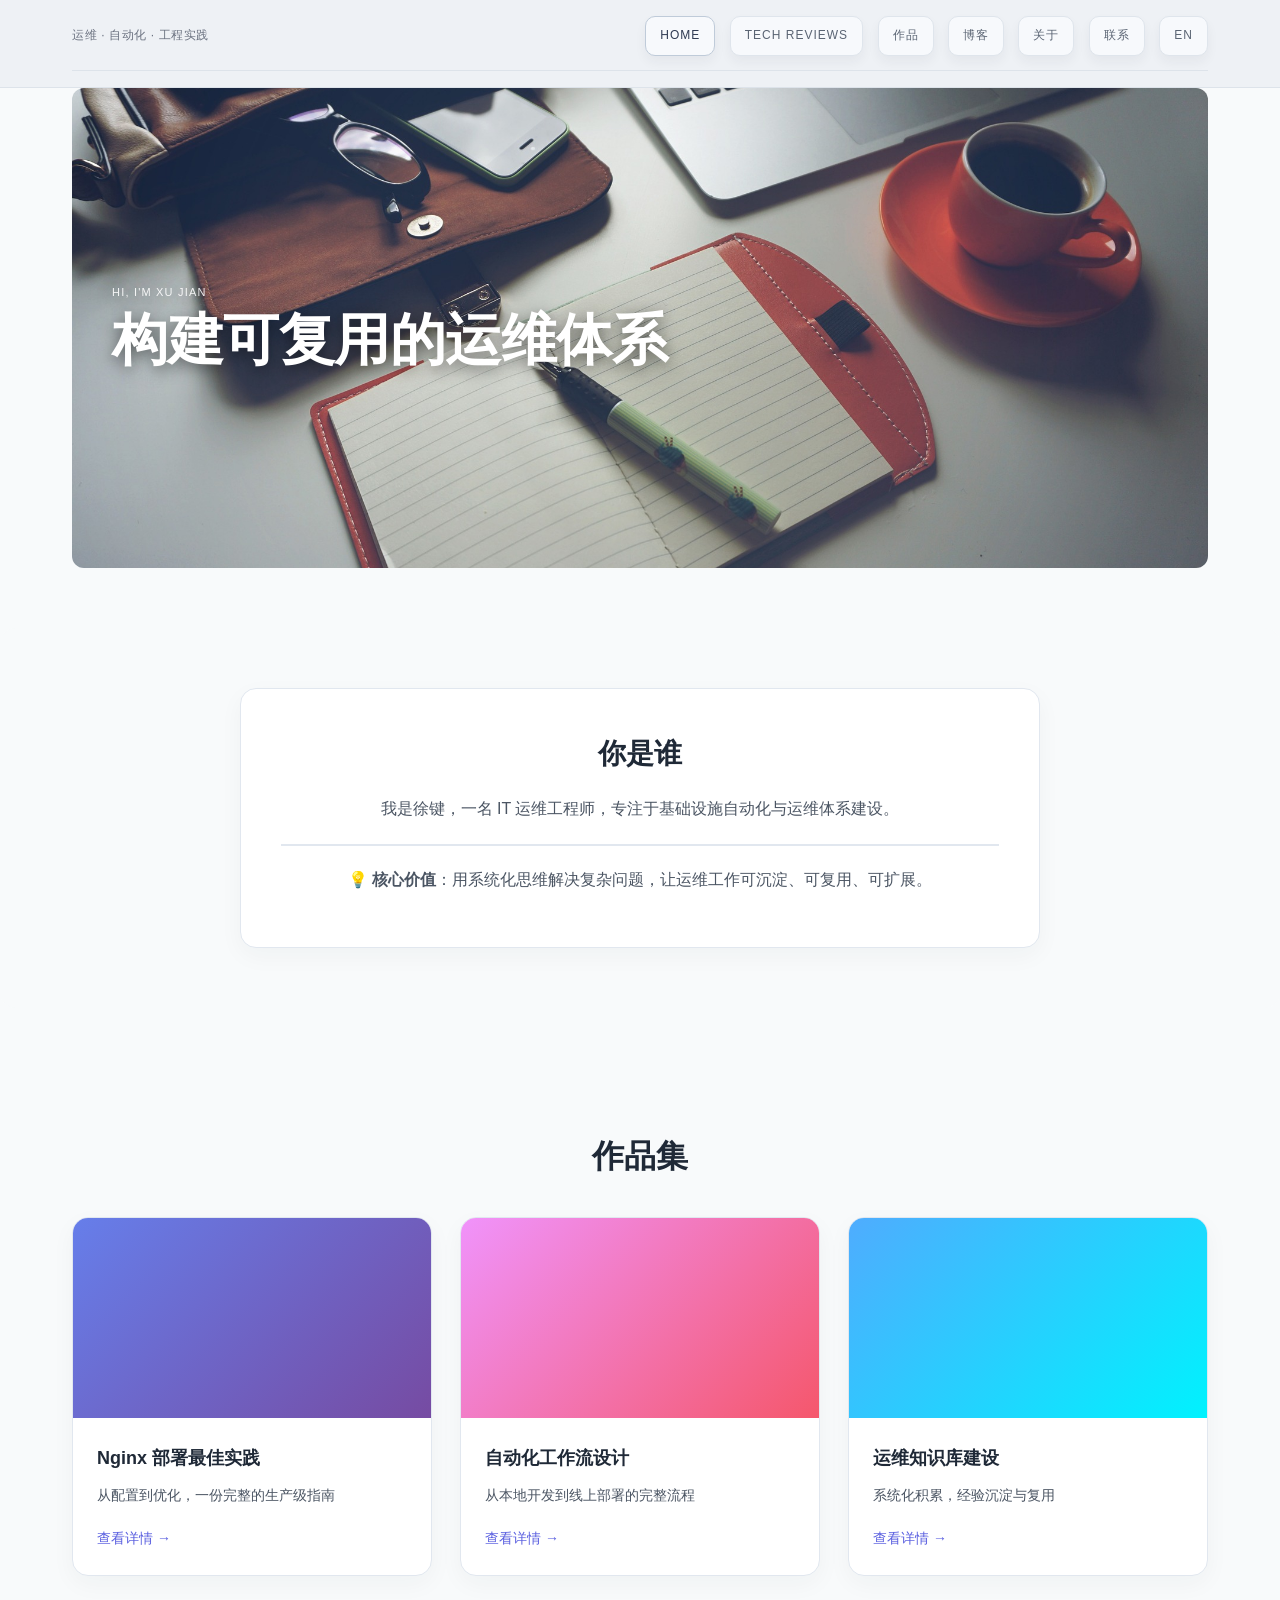
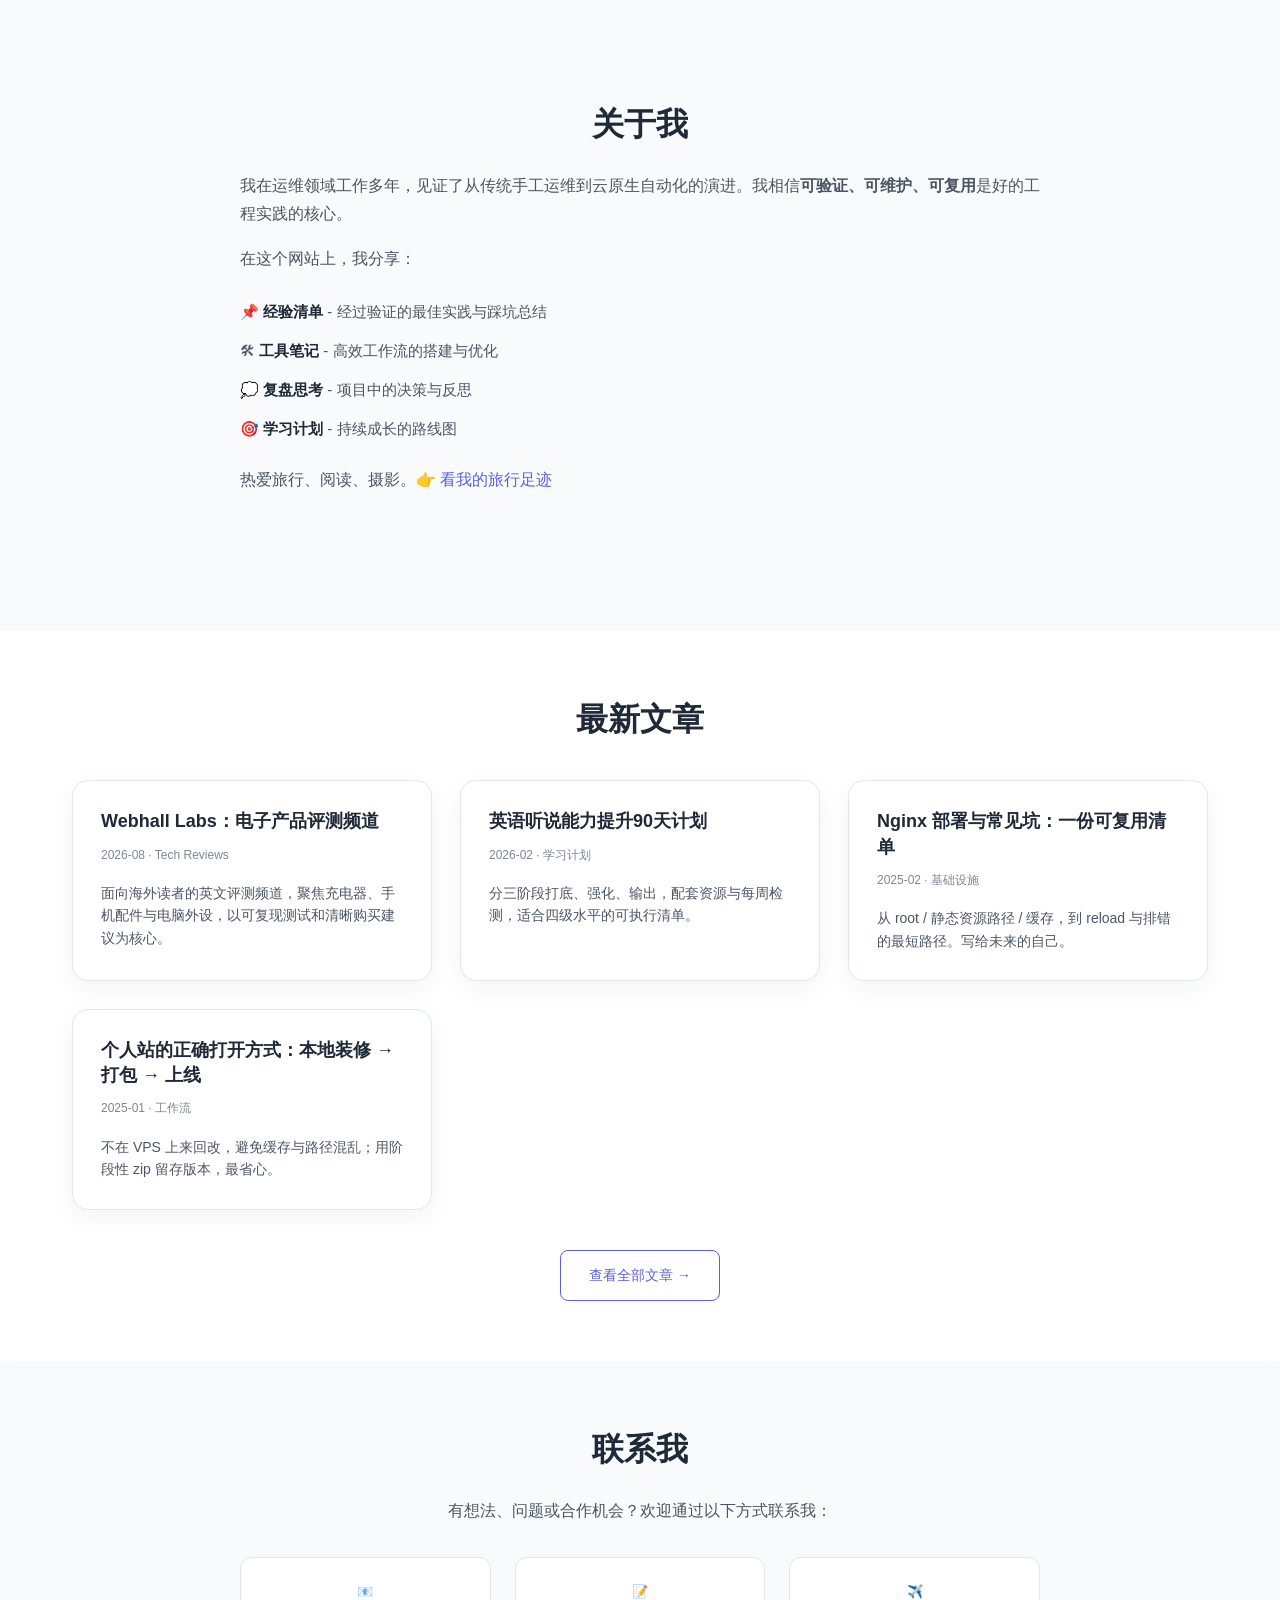
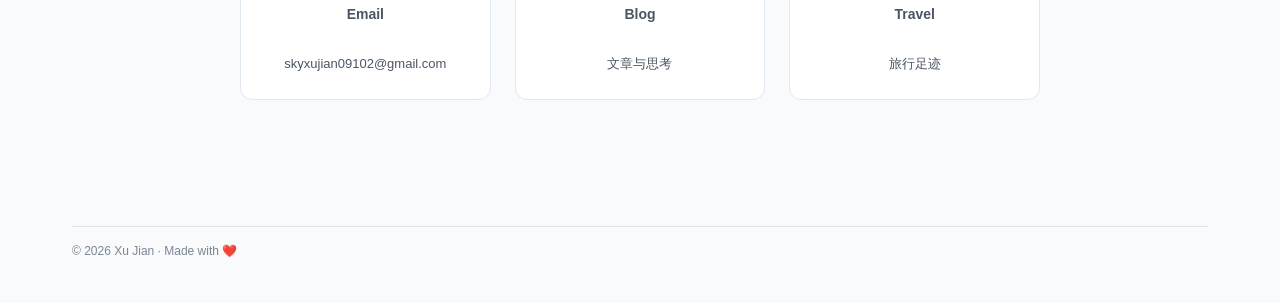
==== commit fcafbb55: "add Webhall Labs tech review channel" ====
--- a/index.html
+++ b/index.html
@@ -22,6 +22,7 @@
 
         <nav class="nav">
           <a href="/" class="is-active">Home</a>
+          <a href="/tech/">Tech Reviews</a>
           <a href="#portfolio">作品</a>
           <a href="#blog">博客</a>
           <a href="#about">关于</a>
@@ -114,6 +115,14 @@
         <h2 class="section-title">最新文章</h2>
         <div class="posts-grid">
           <article class="post-card">
+            <h3><a href="/tech/">Webhall Labs：电子产品评测频道</a></h3>
+            <div class="post-meta">2026-08 · Tech Reviews</div>
+            <p class="post-excerpt">
+              面向海外读者的英文评测频道，聚焦充电器、手机配件与电脑外设，以可复现测试和清晰购买建议为核心。
+            </p>
+          </article>
+
+          <article class="post-card">
             <h3><a href="/blog/posts/2026-02-english-study-plan.html">英语听说能力提升90天计划</a></h3>
             <div class="post-meta">2026-02 · 学习计划</div>
             <p class="post-excerpt">
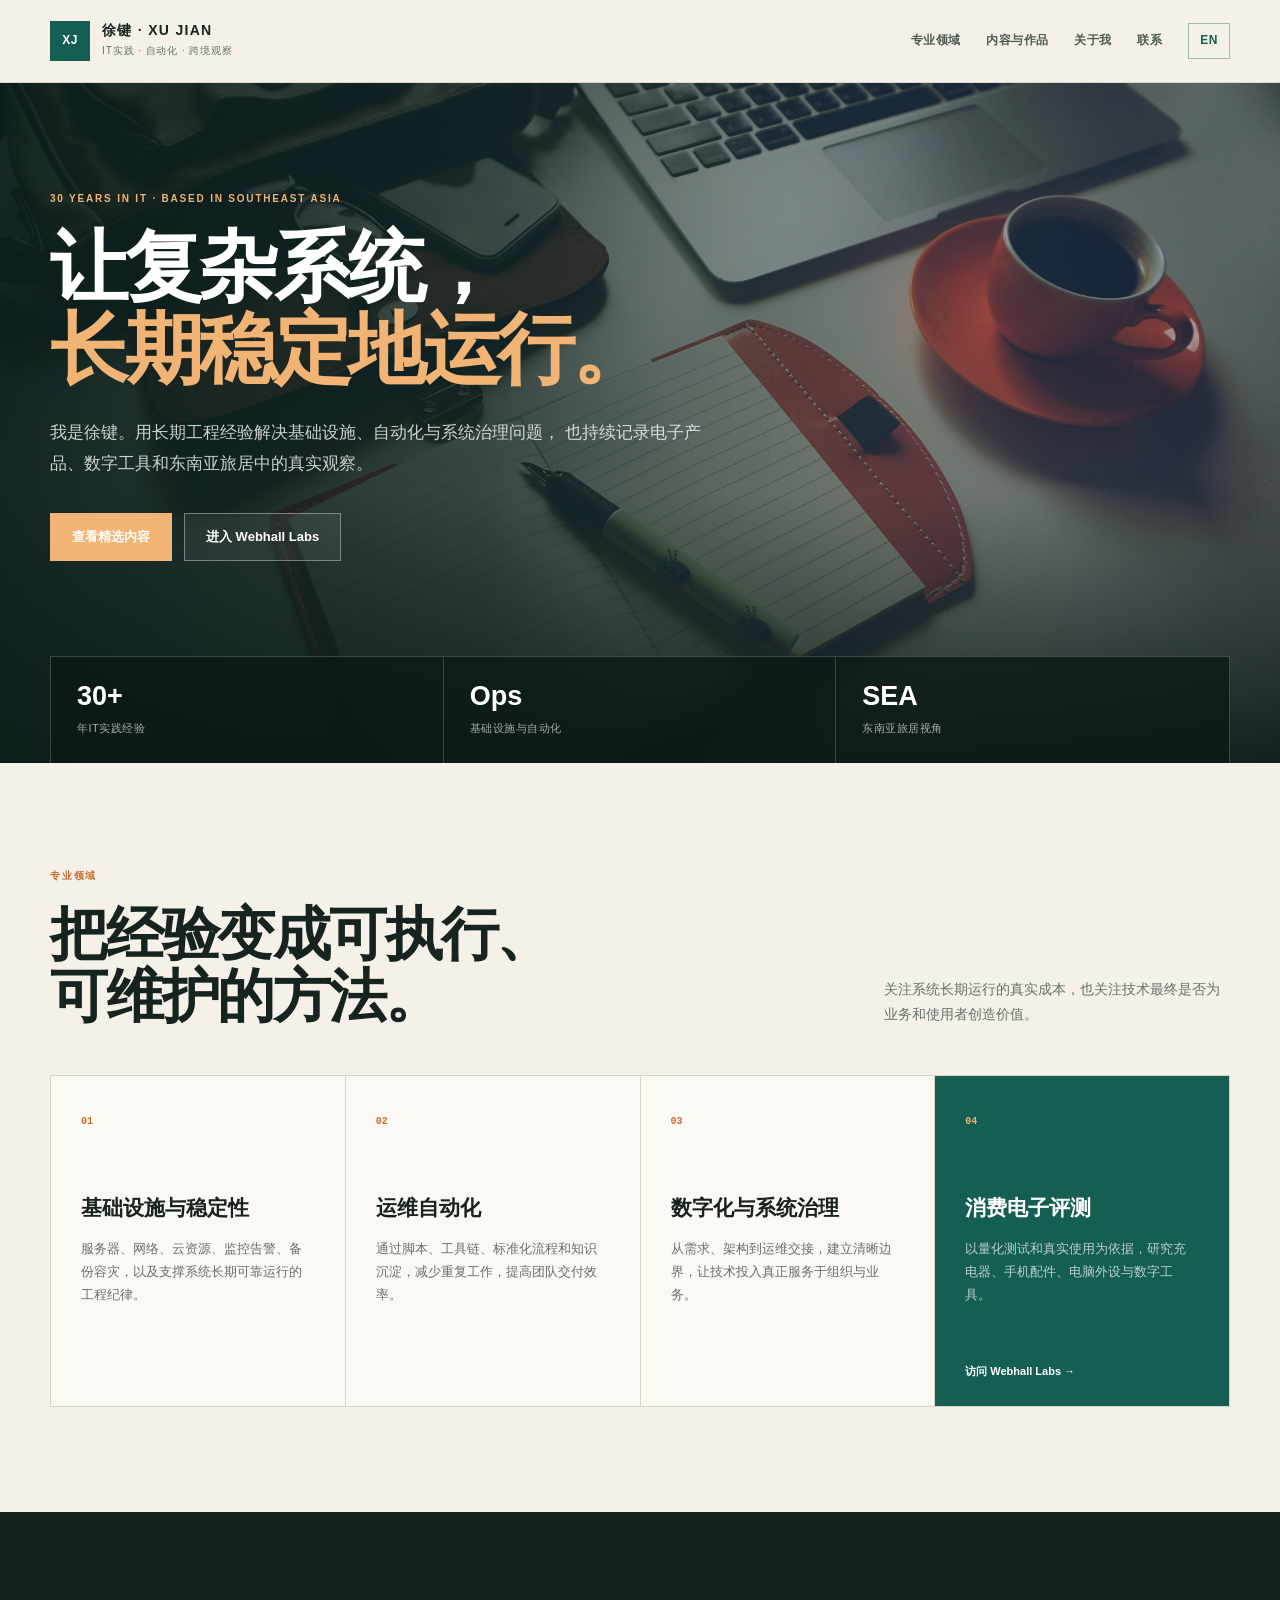
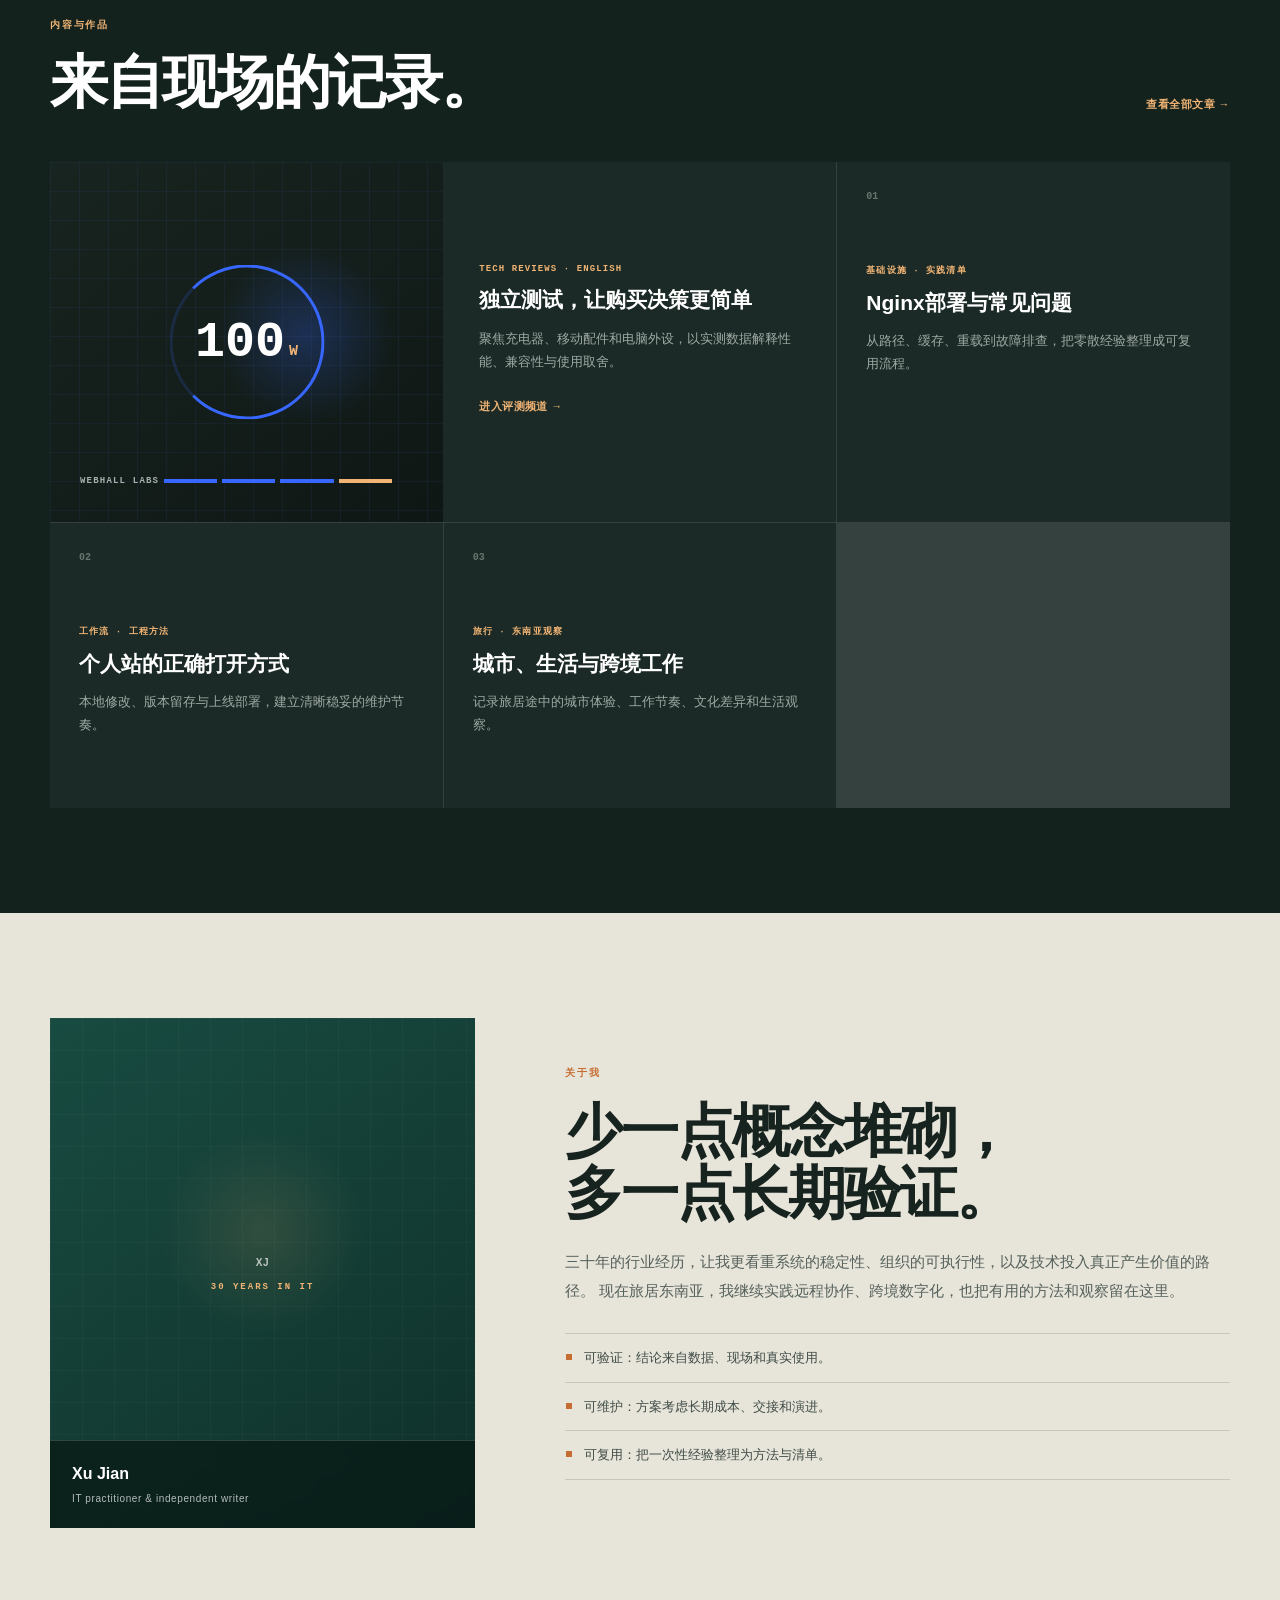
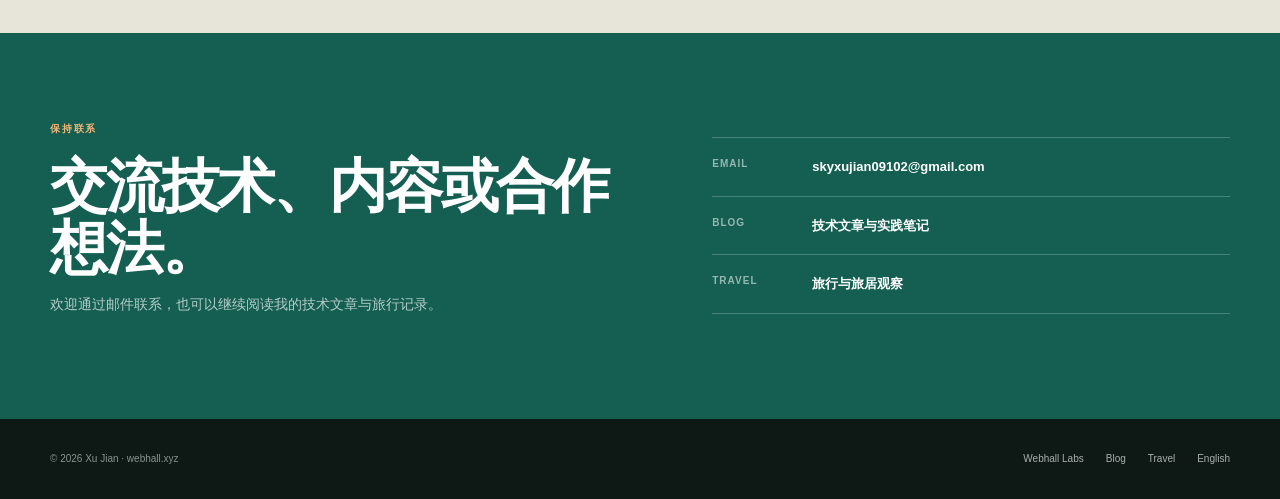
==== commit f8c0946b: "sync bilingual personal homepage" ====
--- a/index.html
+++ b/index.html
@@ -3,185 +3,209 @@
 <head>
   <meta charset="UTF-8" />
   <meta name="viewport" content="width=device-width, initial-scale=1" />
-  <title>徐键｜运维工程师</title>
-
-  <meta name="description" content="徐键 - IT 运维工程师，分享可复用的工程实践、自动化方案与经验沉淀。">
-  <meta name="author" content="Xu Jian">
+  <title>徐键｜IT基础设施、自动化与跨境数字实践</title>
+  <meta name="description" content="徐键的个人主页：30年IT实践经验，关注基础设施、运维自动化、系统治理、电子产品评测与东南亚旅居观察。" />
+  <meta name="author" content="Xu Jian" />
+  <meta name="theme-color" content="#153f38" />
+
+  <link rel="canonical" href="https://webhall.xyz/" />
+  <link rel="alternate" hreflang="zh-CN" href="https://webhall.xyz/" />
+  <link rel="alternate" hreflang="en" href="https://webhall.xyz/en/" />
+  <link rel="alternate" hreflang="x-default" href="https://webhall.xyz/" />
+
+  <meta property="og:type" content="website" />
+  <meta property="og:site_name" content="Xu Jian · Webhall" />
+  <meta property="og:title" content="徐键｜让复杂系统长期稳定地运行" />
+  <meta property="og:description" content="30年IT实践经验，记录基础设施、自动化、系统治理与跨境数字实践。" />
+  <meta property="og:url" content="https://webhall.xyz/" />
+  <meta property="og:image" content="https://webhall.xyz/assets/img/beijing.jpg" />
+  <meta name="twitter:card" content="summary_large_image" />
 
   <link rel="stylesheet" href="/assets/css/style.css" />
+  <link rel="stylesheet" href="/assets/css/home.css" />
 </head>
 
-<body>
-  <!-- 顶部页眉 -->
-  <header class="site-header">
-    <div class="container">
-      <div class="masthead">
-        <div class="brand">
-          <div class="brand-sub">运维 · 自动化 · 工程实践</div>
-        </div>
-
-        <nav class="nav">
-          <a href="/" class="is-active">Home</a>
-          <a href="/tech/">Tech Reviews</a>
-          <a href="#portfolio">作品</a>
-          <a href="#blog">博客</a>
-          <a href="#about">关于</a>
-          <a href="#contact">联系</a>
-          <a href="/en/">EN</a>
-        </nav>
-      </div>
-
-      <div class="rule"></div>
+<body class="home-page">
+  <a class="home-skip" href="#main">跳转到正文</a>
+
+  <header class="home-header">
+    <div class="home-shell home-header-inner">
+      <a class="home-brand" href="/" aria-label="徐键个人主页">
+        <span class="home-brand-mark" aria-hidden="true">XJ</span>
+        <span>
+          <strong>徐键 · XU JIAN</strong>
+          <small>IT实践 · 自动化 · 跨境观察</small>
+        </span>
+      </a>
+
+      <nav class="home-nav" aria-label="主页导航">
+        <a href="#expertise">专业领域</a>
+        <a href="#work">内容与作品</a>
+        <a href="#about">关于我</a>
+        <a href="#contact">联系</a>
+        <a class="language-switch" href="/en/" lang="en">EN</a>
+      </nav>
     </div>
   </header>
 
-  <!-- 主页英雄区 -->
-  <section class="banner">
-    <div class="container">
-      <div class="hero-panel">
-        <div class="hero-text">
-          <div class="hero-kicker">Hi, I'm Xu Jian</div>
-          <h1 class="hero-title">构建可复用的运维体系</h1>
-          <p class="hero-sub">让基础设施自动化、高效、可维护</p>
-        </div>
-        <div class="hero-banner-img">
-          <img src="/assets/img/beijing.jpg" alt="Banner" loading="lazy">
-        </div>
-      </div>
+  <main id="main">
+    <section class="home-hero">
+      <img class="home-hero-image" src="/assets/img/beijing.jpg" alt="笔记本电脑、记事本与旅行工作包组成的工作台" />
+      <div class="home-hero-overlay"></div>
+      <div class="home-shell home-hero-content">
+        <p class="home-kicker">30 YEARS IN IT · BASED IN SOUTHEAST ASIA</p>
+        <h1>让复杂系统，<br /><em>长期稳定地运行。</em></h1>
+        <p class="home-hero-lede">
+          我是徐键。用长期工程经验解决基础设施、自动化与系统治理问题，
+          也持续记录电子产品、数字工具和东南亚旅居中的真实观察。
+        </p>
+        <div class="home-actions">
+          <a class="home-button home-button-primary" href="#work">查看精选内容</a>
+          <a class="home-button home-button-ghost" href="/tech/">进入 Webhall Labs</a>
+        </div>
+      </div>
+
+      <div class="home-shell home-hero-facts" aria-label="经验概览">
+        <div><strong>30+</strong><span>年IT实践经验</span></div>
+        <div><strong>Ops</strong><span>基础设施与自动化</span></div>
+        <div><strong>SEA</strong><span>东南亚旅居视角</span></div>
+      </div>
+    </section>
+
+    <section class="home-section expertise-section" id="expertise">
+      <div class="home-shell">
+        <div class="home-section-heading">
+          <div>
+            <p class="home-eyebrow">专业领域</p>
+            <h2>把经验变成可执行、<br />可维护的方法。</h2>
+          </div>
+          <p>关注系统长期运行的真实成本，也关注技术最终是否为业务和使用者创造价值。</p>
+        </div>
+
+        <div class="expertise-grid">
+          <article class="expertise-card">
+            <span>01</span>
+            <h3>基础设施与稳定性</h3>
+            <p>服务器、网络、云资源、监控告警、备份容灾，以及支撑系统长期可靠运行的工程纪律。</p>
+          </article>
+          <article class="expertise-card">
+            <span>02</span>
+            <h3>运维自动化</h3>
+            <p>通过脚本、工具链、标准化流程和知识沉淀，减少重复工作，提高团队交付效率。</p>
+          </article>
+          <article class="expertise-card">
+            <span>03</span>
+            <h3>数字化与系统治理</h3>
+            <p>从需求、架构到运维交接，建立清晰边界，让技术投入真正服务于组织与业务。</p>
+          </article>
+          <article class="expertise-card expertise-card-accent">
+            <span>04</span>
+            <h3>消费电子评测</h3>
+            <p>以量化测试和真实使用为依据，研究充电器、手机配件、电脑外设与数字工具。</p>
+            <a href="/tech/">访问 Webhall Labs →</a>
+          </article>
+        </div>
+      </div>
+    </section>
+
+    <section class="home-section work-section" id="work">
+      <div class="home-shell">
+        <div class="home-section-heading work-heading">
+          <div>
+            <p class="home-eyebrow">内容与作品</p>
+            <h2>来自现场的记录。</h2>
+          </div>
+          <a class="home-text-link" href="/blog/">查看全部文章 →</a>
+        </div>
+
+        <div class="work-grid">
+          <article class="work-card work-card-featured">
+            <div class="work-visual work-visual-lab" aria-hidden="true">
+              <span>WEBHALL LABS</span>
+              <strong>100<small>W</small></strong>
+              <i></i><i></i><i></i><i></i>
+            </div>
+            <div class="work-copy">
+              <p class="work-meta">TECH REVIEWS · ENGLISH</p>
+              <h3><a href="/tech/">独立测试，让购买决策更简单</a></h3>
+              <p>聚焦充电器、移动配件和电脑外设，以实测数据解释性能、兼容性与使用取舍。</p>
+              <a class="home-text-link" href="/tech/">进入评测频道 →</a>
+            </div>
+          </article>
+
+          <article class="work-card">
+            <div class="work-index">01</div>
+            <p class="work-meta">基础设施 · 实践清单</p>
+            <h3><a href="/blog/posts/2025-02-nginx-notes.html">Nginx部署与常见问题</a></h3>
+            <p>从路径、缓存、重载到故障排查，把零散经验整理成可复用流程。</p>
+          </article>
+
+          <article class="work-card">
+            <div class="work-index">02</div>
+            <p class="work-meta">工作流 · 工程方法</p>
+            <h3><a href="/blog/posts/2025-01-first-post.html">个人站的正确打开方式</a></h3>
+            <p>本地修改、版本留存与上线部署，建立清晰稳妥的维护节奏。</p>
+          </article>
+
+          <article class="work-card">
+            <div class="work-index">03</div>
+            <p class="work-meta">旅行 · 东南亚观察</p>
+            <h3><a href="/travel/">城市、生活与跨境工作</a></h3>
+            <p>记录旅居途中的城市体验、工作节奏、文化差异和生活观察。</p>
+          </article>
+        </div>
+      </div>
+    </section>
+
+    <section class="home-section about-home-section" id="about">
+      <div class="home-shell about-home-grid">
+        <div class="about-portrait">
+          <div class="portrait-monogram" aria-hidden="true"><span>XJ</span><small>30 YEARS IN IT</small></div>
+          <div class="portrait-caption"><strong>Xu Jian</strong><span>IT practitioner &amp; independent writer</span></div>
+        </div>
+
+        <div class="about-home-copy">
+          <p class="home-eyebrow">关于我</p>
+          <h2>少一点概念堆砌，<br />多一点长期验证。</h2>
+          <p>
+            三十年的行业经历，让我更看重系统的稳定性、组织的可执行性，以及技术投入真正产生价值的路径。
+            现在旅居东南亚，我继续实践远程协作、跨境数字化，也把有用的方法和观察留在这里。
+          </p>
+          <ul>
+            <li>可验证：结论来自数据、现场和真实使用。</li>
+            <li>可维护：方案考虑长期成本、交接和演进。</li>
+            <li>可复用：把一次性经验整理为方法与清单。</li>
+          </ul>
+        </div>
+      </div>
+    </section>
+
+    <section class="contact-home-section" id="contact">
+      <div class="home-shell contact-home-inner">
+        <div>
+          <p class="home-eyebrow">保持联系</p>
+          <h2>交流技术、内容或合作想法。</h2>
+          <p>欢迎通过邮件联系，也可以继续阅读我的技术文章与旅行记录。</p>
+        </div>
+        <div class="contact-home-links">
+          <a href="mailto:skyxujian09102@gmail.com"><span>Email</span><strong>skyxujian09102@gmail.com</strong></a>
+          <a href="/blog/"><span>Blog</span><strong>技术文章与实践笔记</strong></a>
+          <a href="/travel/"><span>Travel</span><strong>旅行与旅居观察</strong></a>
+        </div>
+      </div>
+    </section>
+  </main>
+
+  <footer class="home-footer">
+    <div class="home-shell home-footer-inner">
+      <p>© 2026 Xu Jian · webhall.xyz</p>
+      <nav aria-label="页脚导航">
+        <a href="/tech/">Webhall Labs</a>
+        <a href="/blog/">Blog</a>
+        <a href="/travel/">Travel</a>
+        <a href="/en/">English</a>
+      </nav>
     </div>
-  </section>
-
-  <!-- 主体 -->
-  <main class="main">
-    <!-- 1. 核心价值 -->
-    <section class="value-section">
-      <div class="container">
-        <div class="value-card">
-          <h2>你是谁</h2>
-          <p>我是徐键，一名 IT 运维工程师，专注于基础设施自动化与运维体系建设。</p>
-          <p class="value-core">💡 <strong>核心价值</strong>：用系统化思维解决复杂问题，让运维工作可沉淀、可复用、可扩展。</p>
-        </div>
-      </div>
-    </section>
-
-    <!-- 2. 作品集 -->
-    <section class="portfolio-section" id="portfolio">
-      <div class="container">
-        <h2 class="section-title">作品集</h2>
-        <div class="portfolio-grid">
-          <div class="portfolio-item">
-            <div class="portfolio-img" style="background: linear-gradient(135deg, #667eea 0%, #764ba2 100%);"></div>
-            <h3>Nginx 部署最佳实践</h3>
-            <p>从配置到优化，一份完整的生产级指南</p>
-            <a href="/blog/posts/2025-02-nginx-notes.html" class="portfolio-link">查看详情 →</a>
-          </div>
-          <div class="portfolio-item">
-            <div class="portfolio-img" style="background: linear-gradient(135deg, #f093fb 0%, #f5576c 100%);"></div>
-            <h3>自动化工作流设计</h3>
-            <p>从本地开发到线上部署的完整流程</p>
-            <a href="/blog/posts/2025-01-first-post.html" class="portfolio-link">查看详情 →</a>
-          </div>
-          <div class="portfolio-item">
-            <div class="portfolio-img" style="background: linear-gradient(135deg, #4facfe 0%, #00f2fe 100%);"></div>
-            <h3>运维知识库建设</h3>
-            <p>系统化积累，经验沉淀与复用</p>
-            <a href="/blog/" class="portfolio-link">查看详情 →</a>
-          </div>
-        </div>
-      </div>
-    </section>
-
-    <!-- 3. 关于我 -->
-    <section class="about-section" id="about">
-      <div class="container">
-        <h2 class="section-title">关于我</h2>
-        <div class="about-content">
-          <p>我在运维领域工作多年，见证了从传统手工运维到云原生自动化的演进。我相信<strong>可验证、可维护、可复用</strong>是好的工程实践的核心。</p>
-          <p>在这个网站上，我分享：</p>
-          <ul class="about-list">
-            <li>📌 <strong>经验清单</strong> - 经过验证的最佳实践与踩坑总结</li>
-            <li>🛠 <strong>工具笔记</strong> - 高效工作流的搭建与优化</li>
-            <li>💭 <strong>复盘思考</strong> - 项目中的决策与反思</li>
-            <li>🎯 <strong>学习计划</strong> - 持续成长的路线图</li>
-          </ul>
-          <p>热爱旅行、阅读、摄影。<a href="/travel/">👉 看我的旅行足迹</a></p>
-        </div>
-      </div>
-    </section>
-
-    <!-- 4. 博客 -->
-    <section class="blog-section" id="blog">
-      <div class="container">
-        <h2 class="section-title">最新文章</h2>
-        <div class="posts-grid">
-          <article class="post-card">
-            <h3><a href="/tech/">Webhall Labs：电子产品评测频道</a></h3>
-            <div class="post-meta">2026-08 · Tech Reviews</div>
-            <p class="post-excerpt">
-              面向海外读者的英文评测频道，聚焦充电器、手机配件与电脑外设，以可复现测试和清晰购买建议为核心。
-            </p>
-          </article>
-
-          <article class="post-card">
-            <h3><a href="/blog/posts/2026-02-english-study-plan.html">英语听说能力提升90天计划</a></h3>
-            <div class="post-meta">2026-02 · 学习计划</div>
-            <p class="post-excerpt">
-              分三阶段打底、强化、输出，配套资源与每周检测，适合四级水平的可执行清单。
-            </p>
-          </article>
-
-          <article class="post-card">
-            <h3><a href="/blog/posts/2025-02-nginx-notes.html">Nginx 部署与常见坑：一份可复用清单</a></h3>
-            <div class="post-meta">2025-02 · 基础设施</div>
-            <p class="post-excerpt">
-              从 root / 静态资源路径 / 缓存，到 reload 与排错的最短路径。写给未来的自己。
-            </p>
-          </article>
-
-          <article class="post-card">
-            <h3><a href="/blog/posts/2025-01-first-post.html">个人站的正确打开方式：本地装修 → 打包 → 上线</a></h3>
-            <div class="post-meta">2025-01 · 工作流</div>
-            <p class="post-excerpt">
-              不在 VPS 上来回改，避免缓存与路径混乱；用阶段性 zip 留存版本，最省心。
-            </p>
-          </article>
-        </div>
-        <div class="view-all">
-          <a href="/blog/">查看全部文章 →</a>
-        </div>
-      </div>
-    </section>
-
-    <!-- 5. 联系方式 -->
-    <section class="contact-section" id="contact">
-      <div class="container">
-        <h2 class="section-title">联系我</h2>
-        <div class="contact-content">
-          <p>有想法、问题或合作机会？欢迎通过以下方式联系我：</p>
-          <div class="contact-methods">
-            <a href="mailto:skyxujian09102@gmail.com" class="contact-item">
-              📧 <span>Email</span><br>skyxujian09102@gmail.com
-            </a>
-            <a href="/blog/" class="contact-item">
-              📝 <span>Blog</span><br>文章与思考
-            </a>
-            <a href="/travel/" class="contact-item">
-              ✈️ <span>Travel</span><br>旅行足迹
-            </a>
-          </div>
-        </div>
-      </div>
-    </section>
-
-    <!-- Footer -->
-    <footer class="site-footer">
-      <div class="container">
-        <div class="rule"></div>
-        <div class="footer-text">© 2026 Xu Jian · Made with ❤️</div>
-      </div>
-    </footer>
-  </main>
-
-  <script src="/assets/js/main.js"></script>
+  </footer>
 </body>
 </html>
--- a/assets/css/home.css
+++ b/assets/css/home.css
@@ -0,0 +1,201 @@
+:root {
+  --home-paper: #f5f1e8;
+  --home-paper-light: #fbf9f4;
+  --home-ink: #17231f;
+  --home-green: #145f52;
+  --home-green-dark: #103f37;
+  --home-sage: #dfe8dc;
+  --home-orange: #c66d31;
+  --home-muted: #65716b;
+  --home-line: #d9d3c6;
+  --home-shell: 1180px;
+}
+
+.home-page {
+  margin: 0;
+  color: var(--home-ink);
+  background: var(--home-paper);
+  font-family: Inter, ui-sans-serif, -apple-system, BlinkMacSystemFont, "Segoe UI", "PingFang SC", sans-serif;
+  line-height: 1.65;
+}
+
+.home-page * { box-sizing: border-box; }
+.home-page a { color: inherit; }
+.home-shell { width: min(calc(100% - 44px), var(--home-shell)); margin-inline: auto; }
+.home-skip { position: fixed; top: -80px; left: 16px; z-index: 100; padding: 10px 14px; color: #fff; background: var(--home-green); }
+.home-skip:focus { top: 16px; }
+
+.home-header {
+  position: sticky;
+  top: 0;
+  z-index: 30;
+  padding: 0;
+  color: var(--home-ink);
+  background: rgba(245, 241, 232, .93);
+  border-bottom: 1px solid rgba(23, 35, 31, .12);
+  backdrop-filter: blur(18px);
+}
+
+.home-header-inner { min-height: 82px; display: flex; align-items: center; justify-content: space-between; gap: 28px; }
+.home-brand { display: inline-flex; align-items: center; gap: 12px; text-decoration: none; }
+.home-brand > span:last-child { display: grid; }
+.home-brand strong { font-size: 14px; letter-spacing: 1.3px; line-height: 1.15; }
+.home-brand small { margin-top: 5px; color: var(--home-muted); font-size: 10px; letter-spacing: .9px; }
+.home-brand-mark {
+  display: grid;
+  width: 40px;
+  height: 40px;
+  place-items: center;
+  color: #fff;
+  background: var(--home-green);
+  font-size: 12px;
+  font-weight: 800;
+  letter-spacing: .4px;
+}
+
+.home-nav { display: flex; align-items: center; gap: 26px; }
+.home-nav a { color: #4e5a54; font-size: 12px; font-weight: 600; letter-spacing: .35px; text-decoration: none; }
+.home-nav a:hover, .home-nav a:focus-visible { color: var(--home-green); }
+.home-nav .language-switch { min-width: 42px; padding: 7px 10px; color: var(--home-green); border: 1px solid rgba(20,95,82,.38); text-align: center; }
+
+.home-hero { position: relative; min-height: 680px; overflow: hidden; color: #fff; background: #15211e; }
+.home-hero-image { position: absolute; inset: 0; width: 100%; height: 100%; object-fit: cover; object-position: center 48%; }
+.home-hero-overlay {
+  position: absolute;
+  inset: 0;
+  background:
+    linear-gradient(90deg, rgba(11,30,26,.94) 0%, rgba(11,30,26,.78) 38%, rgba(11,30,26,.32) 70%, rgba(11,30,26,.2) 100%),
+    linear-gradient(0deg, rgba(8,21,18,.82) 0%, transparent 40%);
+}
+.home-hero-content { position: relative; z-index: 2; padding-top: 108px; padding-bottom: 170px; }
+.home-kicker, .home-eyebrow { margin: 0 0 18px; color: #f1b474; font-size: 10px; font-weight: 800; letter-spacing: 1.8px; text-transform: uppercase; }
+.home-hero h1 { margin: 0; max-width: 850px; color: #fff; font-size: clamp(48px, 6.2vw, 78px); line-height: 1.06; letter-spacing: -3.5px; text-wrap: balance; }
+.home-hero h1 em { color: #f1b474; font-style: normal; }
+.home-hero-lede { max-width: 675px; margin: 26px 0 0; color: rgba(255,255,255,.78); font-size: 17px; line-height: 1.85; }
+.home-actions { display: flex; flex-wrap: wrap; gap: 12px; margin-top: 33px; }
+.home-button { display: inline-flex; min-height: 48px; align-items: center; justify-content: center; padding: 11px 21px; border: 1px solid transparent; font-size: 13px; font-weight: 750; text-decoration: none; transition: transform .18s ease, background .18s ease, border-color .18s ease; }
+.home-button:hover { transform: translateY(-2px); }
+.home-button-primary { color: #183029; background: #f1b474; }
+.home-button-primary:hover { background: #ffc687; }
+.home-button-ghost { color: #fff; border-color: rgba(255,255,255,.38); background: rgba(255,255,255,.06); }
+.home-button-ghost:hover { border-color: rgba(255,255,255,.72); background: rgba(255,255,255,.12); }
+.home-hero-facts { position: absolute; z-index: 3; right: 0; bottom: 0; left: 0; display: grid; grid-template-columns: repeat(3, 1fr); border: 1px solid rgba(255,255,255,.2); border-bottom: 0; background: rgba(10,26,22,.76); backdrop-filter: blur(14px); }
+.home-hero-facts div { min-height: 106px; display: flex; flex-direction: column; justify-content: center; padding: 19px 26px; border-right: 1px solid rgba(255,255,255,.18); }
+.home-hero-facts div:last-child { border-right: 0; }
+.home-hero-facts strong { color: #fff; font-size: 27px; line-height: 1; }
+.home-hero-facts span { margin-top: 9px; color: rgba(255,255,255,.63); font-size: 11px; letter-spacing: .5px; }
+
+.home-section { padding-block: 105px; }
+.home-section-heading { display: grid; grid-template-columns: 1.2fr .55fr; align-items: end; gap: 80px; margin-bottom: 48px; }
+.home-section-heading h2, .about-home-copy h2, .contact-home-inner h2 { margin: 0; color: var(--home-ink); font-size: clamp(36px, 4.5vw, 58px); line-height: 1.08; letter-spacing: -2.2px; }
+.home-section-heading > p { margin: 0; color: var(--home-muted); font-size: 14px; line-height: 1.8; }
+.home-eyebrow { color: var(--home-orange); }
+
+.expertise-section { background: var(--home-paper); }
+.expertise-grid { display: grid; grid-template-columns: repeat(4, 1fr); gap: 1px; border: 1px solid var(--home-line); background: var(--home-line); }
+.expertise-card { position: relative; min-height: 330px; padding: 30px; background: var(--home-paper-light); }
+.expertise-card > span { color: var(--home-orange); font: 700 10px ui-monospace, SFMono-Regular, Menlo, monospace; }
+.expertise-card h3 { margin: 62px 0 14px; font-size: 21px; line-height: 1.35; }
+.expertise-card p { margin: 0; color: var(--home-muted); font-size: 13px; line-height: 1.8; }
+.expertise-card a { position: absolute; left: 30px; bottom: 26px; color: inherit; font-size: 11px; font-weight: 800; text-decoration: none; }
+.expertise-card-accent { color: #fff; background: var(--home-green); }
+.expertise-card-accent > span { color: #f1b474; }
+.expertise-card-accent p { color: rgba(255,255,255,.7); }
+
+.work-section { color: #f6f3eb; background: #14221e; }
+.work-section .home-section-heading h2 { color: #fff; }
+.work-section .home-eyebrow { color: #f1b474; }
+.work-heading { grid-template-columns: 1fr auto; }
+.home-text-link { color: var(--home-green); font-size: 11px; font-weight: 800; letter-spacing: .45px; text-decoration: none; }
+.work-section .home-text-link { color: #f1b474; }
+.work-grid { display: grid; grid-template-columns: repeat(3, 1fr); gap: 1px; background: rgba(255,255,255,.14); }
+.work-card { min-height: 285px; padding: 29px; background: #1b2a26; }
+.work-card-featured { grid-column: span 2; display: grid; grid-template-columns: 1fr 1fr; padding: 0; }
+.work-visual { position: relative; min-height: 360px; overflow: hidden; background: #101a17; }
+.work-visual-lab { padding: 30px; background: radial-gradient(circle at 65% 48%, rgba(55,103,255,.25), transparent 28%), linear-gradient(145deg, #18241f, #0f1715); }
+.work-visual-lab::before { content: ""; position: absolute; inset: 0; opacity: .32; background-image: linear-gradient(rgba(83,126,255,.22) 1px, transparent 1px), linear-gradient(90deg, rgba(83,126,255,.22) 1px, transparent 1px); background-size: 29px 29px; }
+.work-visual-lab > span { position: relative; color: #a7b0ab; font: 700 9px ui-monospace, monospace; letter-spacing: 1.2px; }
+.work-visual-lab strong { position: absolute; top: 50%; left: 50%; display: flex; width: 155px; height: 155px; align-items: center; justify-content: center; color: #fff; border: 3px solid #3767ff; border-left-color: rgba(55,103,255,.18); border-radius: 50%; font: 800 50px ui-monospace, monospace; transform: translate(-50%,-50%); }
+.work-visual-lab strong small { margin: 18px 0 0 4px; color: #f1b474; font-size: 15px; }
+.work-visual-lab i { position: relative; display: inline-block; width: 16%; height: 4px; margin: 287px 5px 0 0; background: #3767ff; }
+.work-visual-lab i:last-child { background: #f1b474; }
+.work-copy { align-self: center; padding: 36px; }
+.work-card h3 { margin: 12px 0; color: #fff; font-size: 21px; line-height: 1.35; }
+.work-card h3 a { text-decoration: none; }
+.work-card h3 a:hover { color: #f1b474; }
+.work-card p:not(.work-meta) { margin: 0; color: #9eaaa4; font-size: 13px; line-height: 1.8; }
+.work-meta { margin: 0; color: #f1b474; font: 700 9px ui-monospace, monospace; letter-spacing: 1.1px; }
+.work-copy .home-text-link { display: inline-block; margin-top: 24px; }
+.work-index { margin-bottom: 62px; color: #68756f; font: 700 10px ui-monospace, monospace; }
+
+.about-home-section { background: #e7e4da; }
+.about-home-grid { display: grid; grid-template-columns: .78fr 1.22fr; gap: 90px; align-items: center; }
+.about-portrait { position: relative; min-height: 510px; overflow: hidden; background: var(--home-green-dark); }
+.portrait-monogram { position: absolute; inset: 0; display: grid; place-content: center; text-align: center; background: radial-gradient(circle at 50% 42%, rgba(241,180,116,.13), transparent 28%), linear-gradient(145deg, #184b41, #0f302a); }
+.portrait-monogram::before { content: ""; position: absolute; inset: 0; opacity: .18; background-image: linear-gradient(rgba(255,255,255,.16) 1px, transparent 1px), linear-gradient(90deg, rgba(255,255,255,.16) 1px, transparent 1px); background-size: 32px 32px; }
+.portrait-monogram span { position: relative; color: #f4eee2; font-size: 96px; font-weight: 800; letter-spacing: -7px; line-height: 1; }
+.portrait-monogram small { position: relative; margin-top: 14px; color: #f1b474; font: 700 9px ui-monospace, monospace; letter-spacing: 2px; }
+.about-portrait > .portrait-caption { position: absolute; right: 0; bottom: 0; left: 0; display: grid; padding: 20px 22px; color: #fff; border-top: 1px solid rgba(255,255,255,.16); background: rgba(8,24,20,.72); backdrop-filter: blur(8px); }
+.about-portrait strong { font-size: 16px; }
+.about-portrait span { margin-top: 4px; color: rgba(255,255,255,.7); font-size: 10px; letter-spacing: .6px; }
+.about-home-copy > p:not(.home-eyebrow) { margin: 24px 0 0; color: #55615b; font-size: 15px; line-height: 1.9; }
+.about-home-copy ul { margin: 28px 0 0; padding: 0; list-style: none; border-top: 1px solid #c9c6bd; }
+.about-home-copy li { padding: 13px 0 13px 21px; color: #3f4c46; border-bottom: 1px solid #c9c6bd; font-size: 13px; }
+.about-home-copy li::before { content: ""; display: inline-block; width: 6px; height: 6px; margin: 0 12px 2px -20px; background: var(--home-orange); }
+
+.contact-home-section { padding-block: 88px; color: #fff; background: var(--home-green); }
+.contact-home-inner { display: grid; grid-template-columns: 1.05fr .95fr; gap: 90px; align-items: center; }
+.contact-home-inner h2 { color: #fff; }
+.contact-home-inner > div:first-child > p:last-child { color: rgba(255,255,255,.68); font-size: 14px; }
+.contact-home-section .home-eyebrow { color: #f1b474; }
+.contact-home-links { border-top: 1px solid rgba(255,255,255,.22); }
+.contact-home-links a { display: grid; grid-template-columns: 80px 1fr; gap: 20px; padding: 18px 0; border-bottom: 1px solid rgba(255,255,255,.22); text-decoration: none; }
+.contact-home-links a:hover strong { color: #f1b474; }
+.contact-home-links span { color: rgba(255,255,255,.55); font-size: 10px; font-weight: 800; letter-spacing: 1px; text-transform: uppercase; }
+.contact-home-links strong { font-size: 13px; transition: color .18s ease; overflow-wrap: anywhere; }
+
+.home-footer { padding-block: 32px; color: #89938e; background: #0e1916; }
+.home-footer-inner { display: flex; align-items: center; justify-content: space-between; gap: 30px; }
+.home-footer p { margin: 0; font-size: 10px; }
+.home-footer nav { display: flex; flex-wrap: wrap; gap: 22px; }
+.home-footer a { color: #a8b0ac; font-size: 10px; text-decoration: none; }
+.home-footer a:hover { color: #fff; }
+
+@media (max-width: 980px) {
+  .home-nav { gap: 15px; }
+  .expertise-grid { grid-template-columns: repeat(2, 1fr); }
+  .work-grid { grid-template-columns: repeat(2, 1fr); }
+  .work-card-featured { grid-column: span 2; }
+  .home-section-heading, .about-home-grid, .contact-home-inner { grid-template-columns: 1fr; gap: 40px; }
+  .about-portrait { max-width: 560px; }
+}
+
+@media (max-width: 720px) {
+  .home-shell { width: min(calc(100% - 30px), var(--home-shell)); }
+  .home-header-inner { min-height: 72px; }
+  .home-nav a:not(.language-switch) { display: none; }
+  .home-hero { min-height: 720px; }
+  .home-hero-content { padding-top: 80px; }
+  .home-hero h1 { font-size: clamp(43px, 13.5vw, 62px); letter-spacing: -2.5px; }
+  .home-hero-lede { font-size: 15px; }
+  .home-button { width: 100%; }
+  .home-hero-facts { grid-template-columns: 1fr; }
+  .home-hero-facts div { min-height: 69px; padding: 13px 18px; border-right: 0; border-bottom: 1px solid rgba(255,255,255,.18); }
+  .home-hero-facts strong { font-size: 19px; }
+  .home-hero-facts span { margin-top: 4px; }
+  .home-section { padding-block: 76px; }
+  .home-section-heading { margin-bottom: 34px; }
+  .expertise-grid, .work-grid { grid-template-columns: 1fr; }
+  .expertise-card { min-height: 285px; }
+  .work-card-featured { grid-column: span 1; grid-template-columns: 1fr; }
+  .work-visual { min-height: 300px; }
+  .work-card { min-height: 250px; }
+  .work-index { margin-bottom: 42px; }
+  .about-home-grid { gap: 32px; }
+  .contact-home-links a { grid-template-columns: 62px 1fr; }
+  .home-footer-inner { align-items: flex-start; flex-direction: column; }
+}
+
+@media (prefers-reduced-motion: reduce) {
+  .home-page *, .home-page *::before, .home-page *::after { transition-duration: .01ms !important; animation-duration: .01ms !important; }
+}
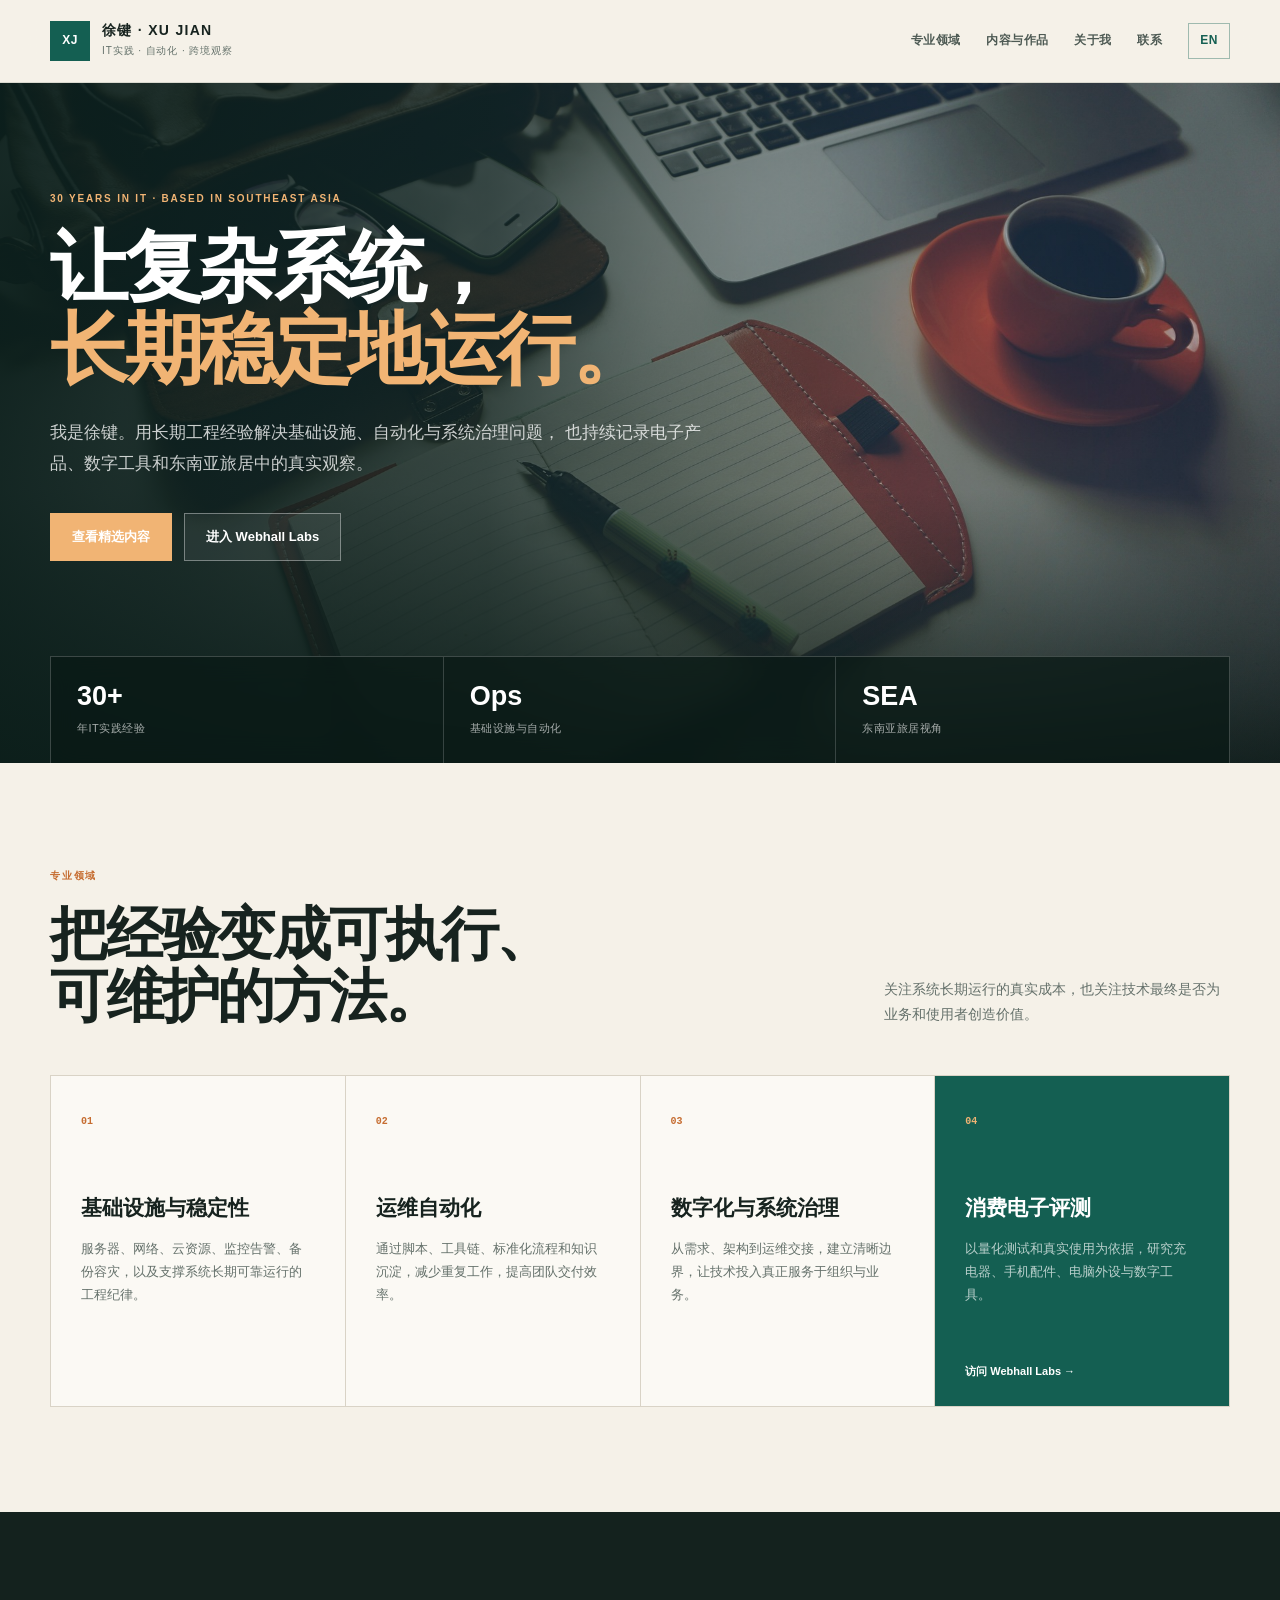
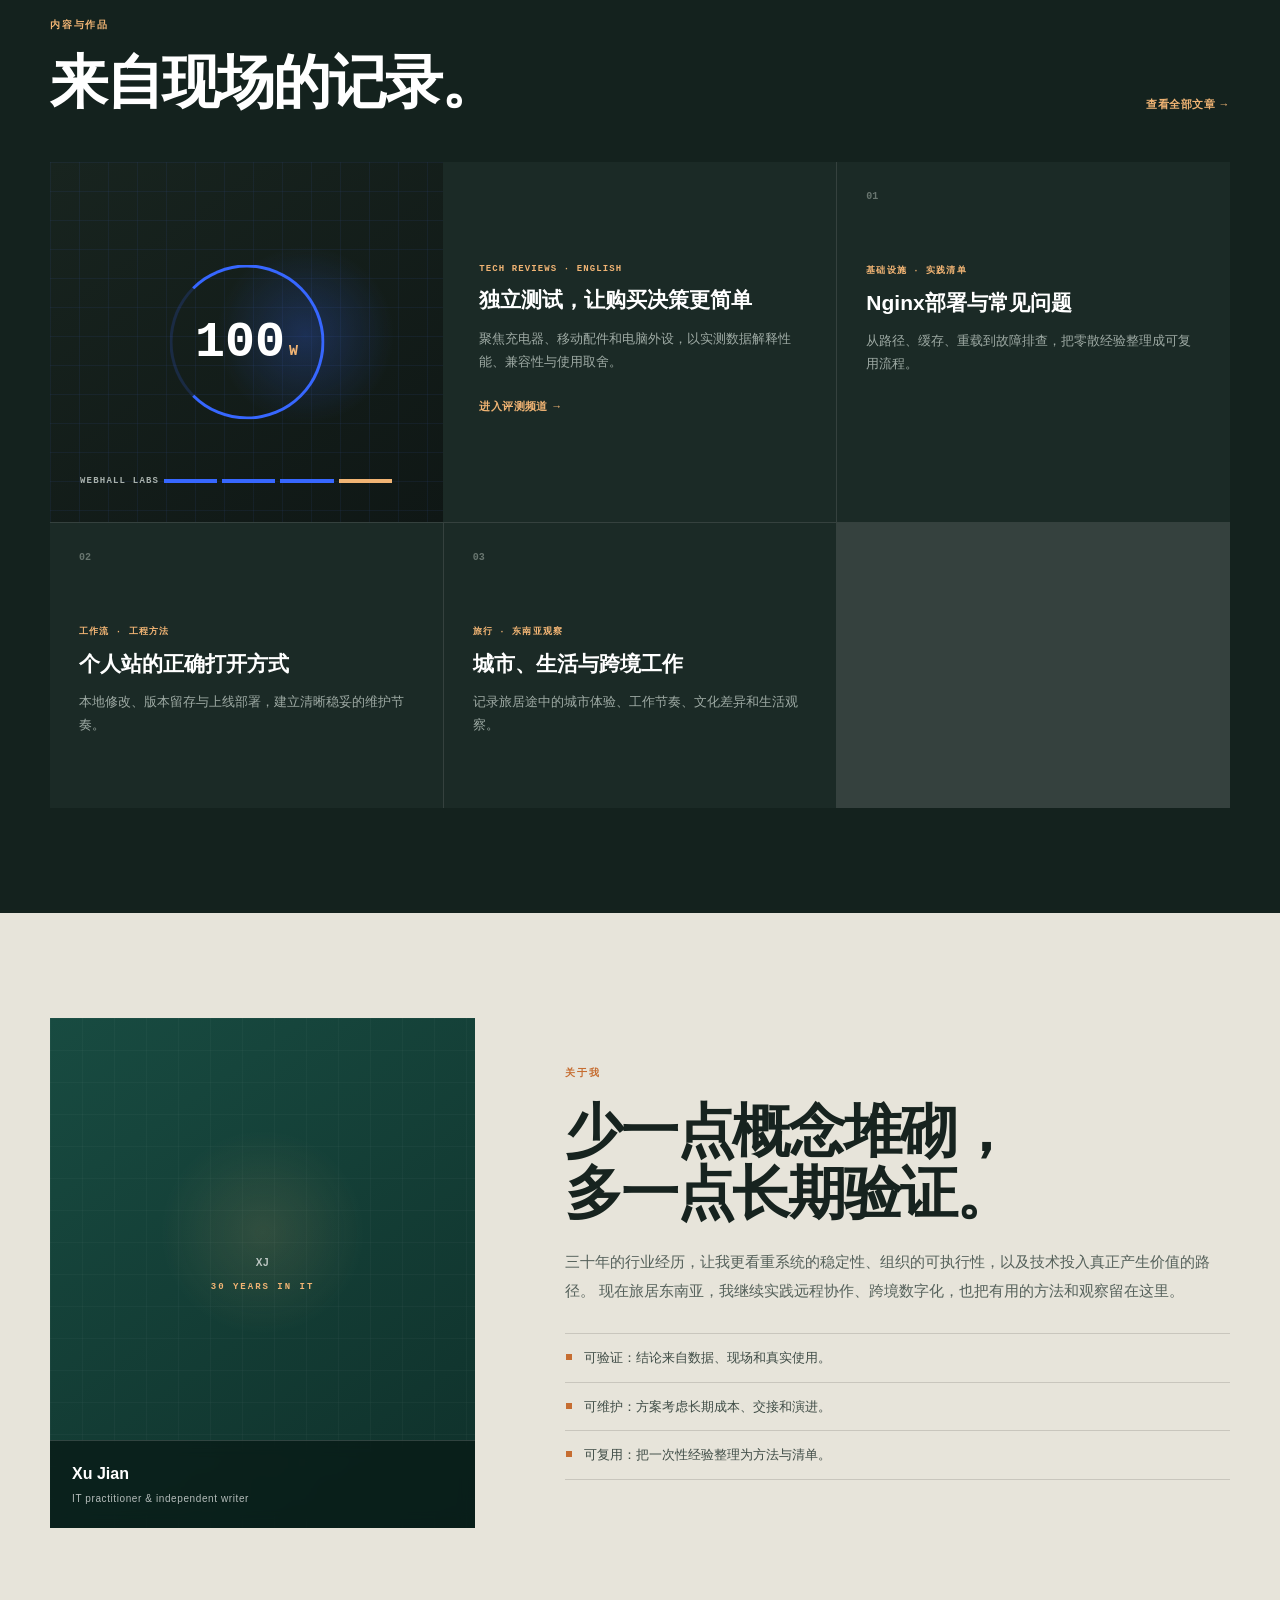
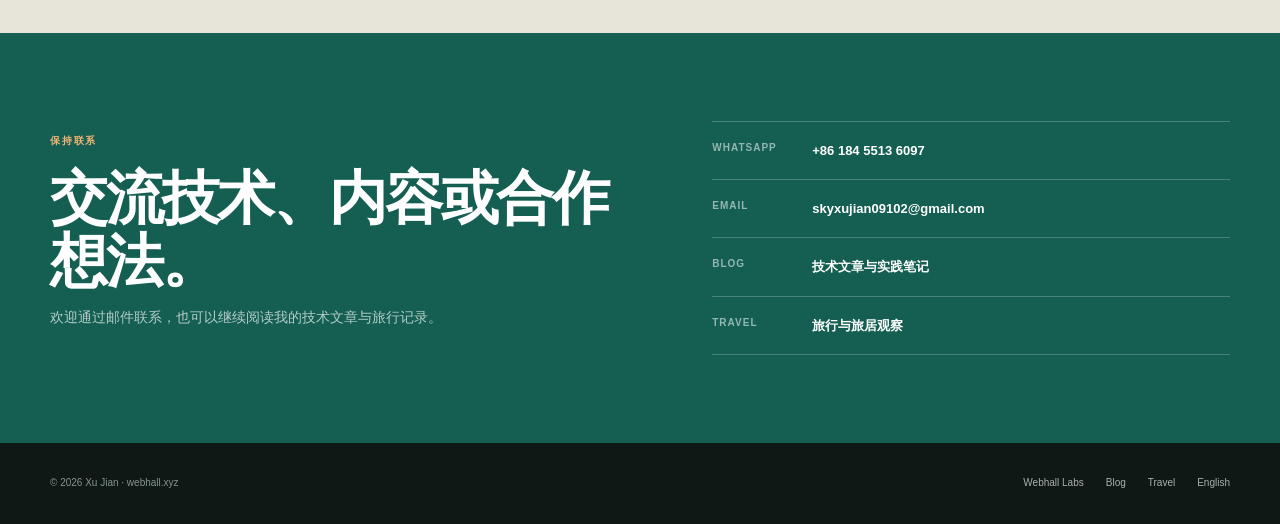
==== commit e9ef71ad: "add contact links and search metadata" ====
--- a/index.html
+++ b/index.html
@@ -19,7 +19,43 @@
   <meta property="og:description" content="30年IT实践经验，记录基础设施、自动化、系统治理与跨境数字实践。" />
   <meta property="og:url" content="https://webhall.xyz/" />
   <meta property="og:image" content="https://webhall.xyz/assets/img/beijing.jpg" />
+  <meta property="og:locale" content="zh_CN" />
+  <meta property="og:locale:alternate" content="en_US" />
   <meta name="twitter:card" content="summary_large_image" />
+
+  <script type="application/ld+json">
+  {
+    "@context": "https://schema.org",
+    "@graph": [
+      {
+        "@type": "WebSite",
+        "@id": "https://webhall.xyz/#website",
+        "url": "https://webhall.xyz/",
+        "name": "Xu Jian · Webhall",
+        "alternateName": "徐键个人主页",
+        "inLanguage": ["zh-CN", "en"]
+      },
+      {
+        "@type": "Person",
+        "@id": "https://webhall.xyz/#person",
+        "name": "Xu Jian",
+        "alternateName": "徐键",
+        "url": "https://webhall.xyz/",
+        "email": "mailto:skyxujian09102@gmail.com",
+        "telephone": "+86-184-5513-6097",
+        "jobTitle": "IT Infrastructure and Automation Practitioner",
+        "knowsAbout": ["IT infrastructure", "operations automation", "system reliability", "consumer electronics reviews", "cross-border digital practice"],
+        "contactPoint": {
+          "@type": "ContactPoint",
+          "contactType": "business inquiries",
+          "telephone": "+86-184-5513-6097",
+          "email": "skyxujian09102@gmail.com",
+          "availableLanguage": ["Chinese", "English"]
+        }
+      }
+    ]
+  }
+  </script>
 
   <link rel="stylesheet" href="/assets/css/style.css" />
   <link rel="stylesheet" href="/assets/css/home.css" />
@@ -188,6 +224,7 @@
           <p>欢迎通过邮件联系，也可以继续阅读我的技术文章与旅行记录。</p>
         </div>
         <div class="contact-home-links">
+          <a href="https://wa.me/8618455136097" target="_blank" rel="noopener noreferrer"><span>WhatsApp</span><strong>+86 184 5513 6097</strong></a>
           <a href="mailto:skyxujian09102@gmail.com"><span>Email</span><strong>skyxujian09102@gmail.com</strong></a>
           <a href="/blog/"><span>Blog</span><strong>技术文章与实践笔记</strong></a>
           <a href="/travel/"><span>Travel</span><strong>旅行与旅居观察</strong></a>
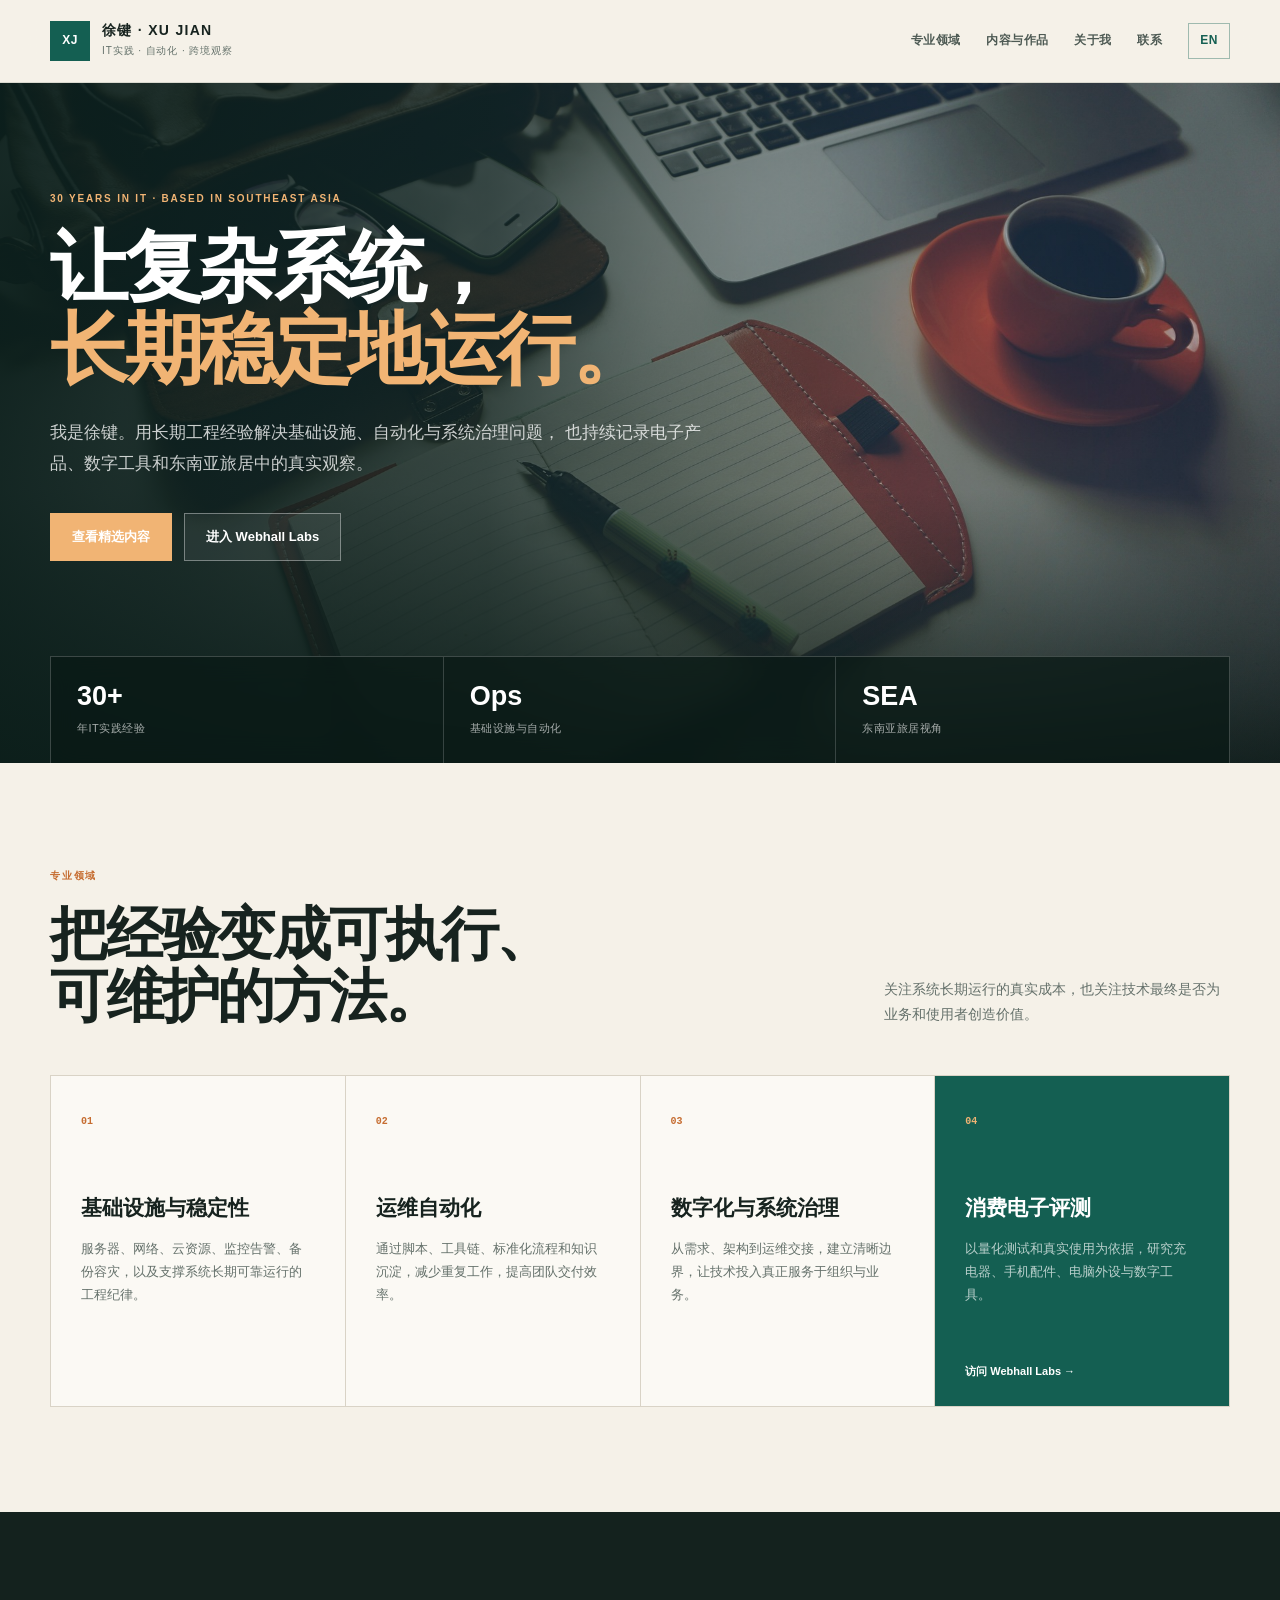
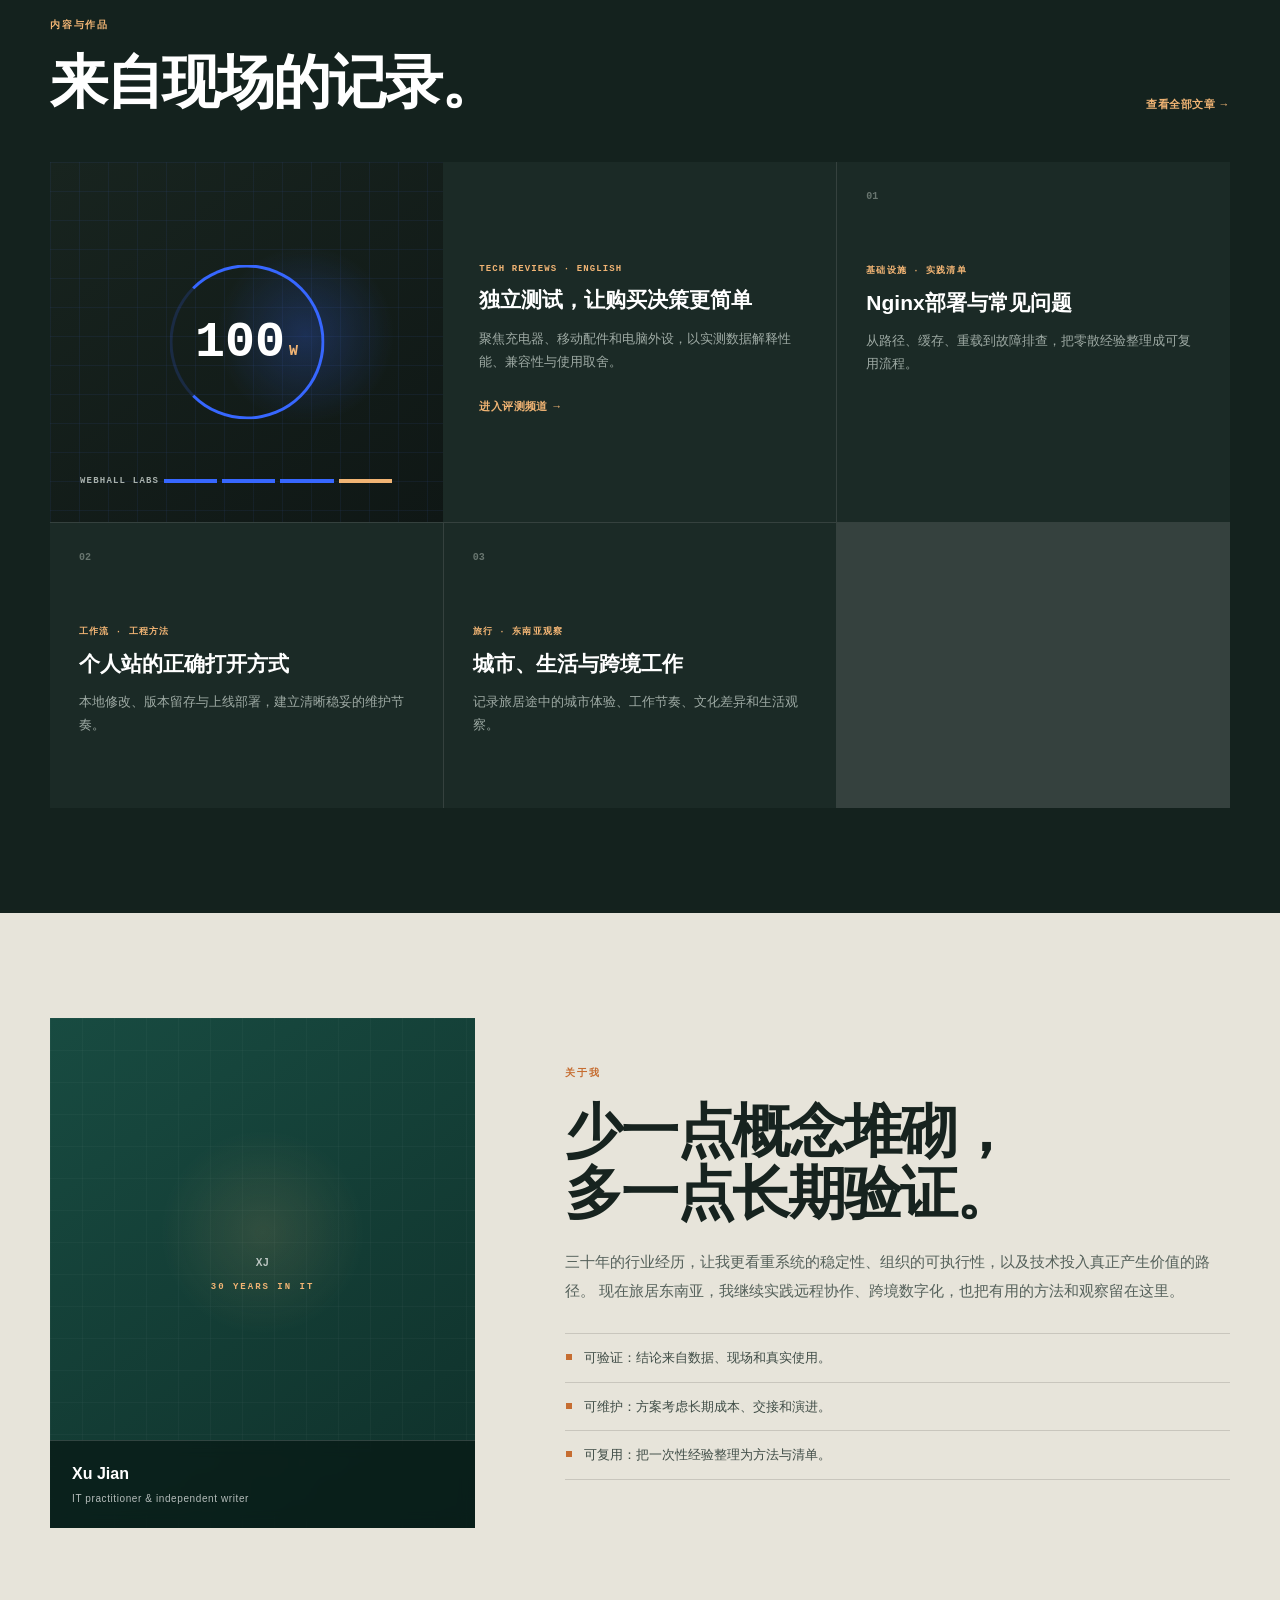
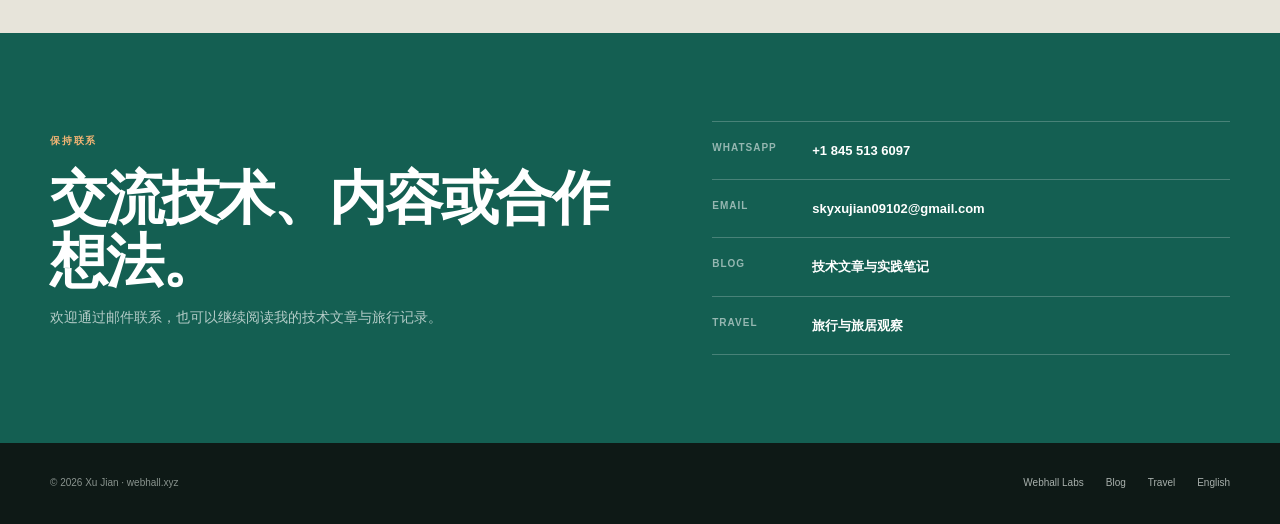
==== commit e714c9ec: "correct WhatsApp number" ====
--- a/index.html
+++ b/index.html
@@ -42,13 +42,13 @@
         "alternateName": "徐键",
         "url": "https://webhall.xyz/",
         "email": "mailto:skyxujian09102@gmail.com",
-        "telephone": "+86-184-5513-6097",
+        "telephone": "+1-845-513-6097",
         "jobTitle": "IT Infrastructure and Automation Practitioner",
         "knowsAbout": ["IT infrastructure", "operations automation", "system reliability", "consumer electronics reviews", "cross-border digital practice"],
         "contactPoint": {
           "@type": "ContactPoint",
           "contactType": "business inquiries",
-          "telephone": "+86-184-5513-6097",
+          "telephone": "+1-845-513-6097",
           "email": "skyxujian09102@gmail.com",
           "availableLanguage": ["Chinese", "English"]
         }
@@ -224,7 +224,7 @@
           <p>欢迎通过邮件联系，也可以继续阅读我的技术文章与旅行记录。</p>
         </div>
         <div class="contact-home-links">
-          <a href="https://wa.me/8618455136097" target="_blank" rel="noopener noreferrer"><span>WhatsApp</span><strong>+86 184 5513 6097</strong></a>
+          <a href="https://wa.me/18455136097" target="_blank" rel="noopener noreferrer"><span>WhatsApp</span><strong>+1 845 513 6097</strong></a>
           <a href="mailto:skyxujian09102@gmail.com"><span>Email</span><strong>skyxujian09102@gmail.com</strong></a>
           <a href="/blog/"><span>Blog</span><strong>技术文章与实践笔记</strong></a>
           <a href="/travel/"><span>Travel</span><strong>旅行与旅居观察</strong></a>
